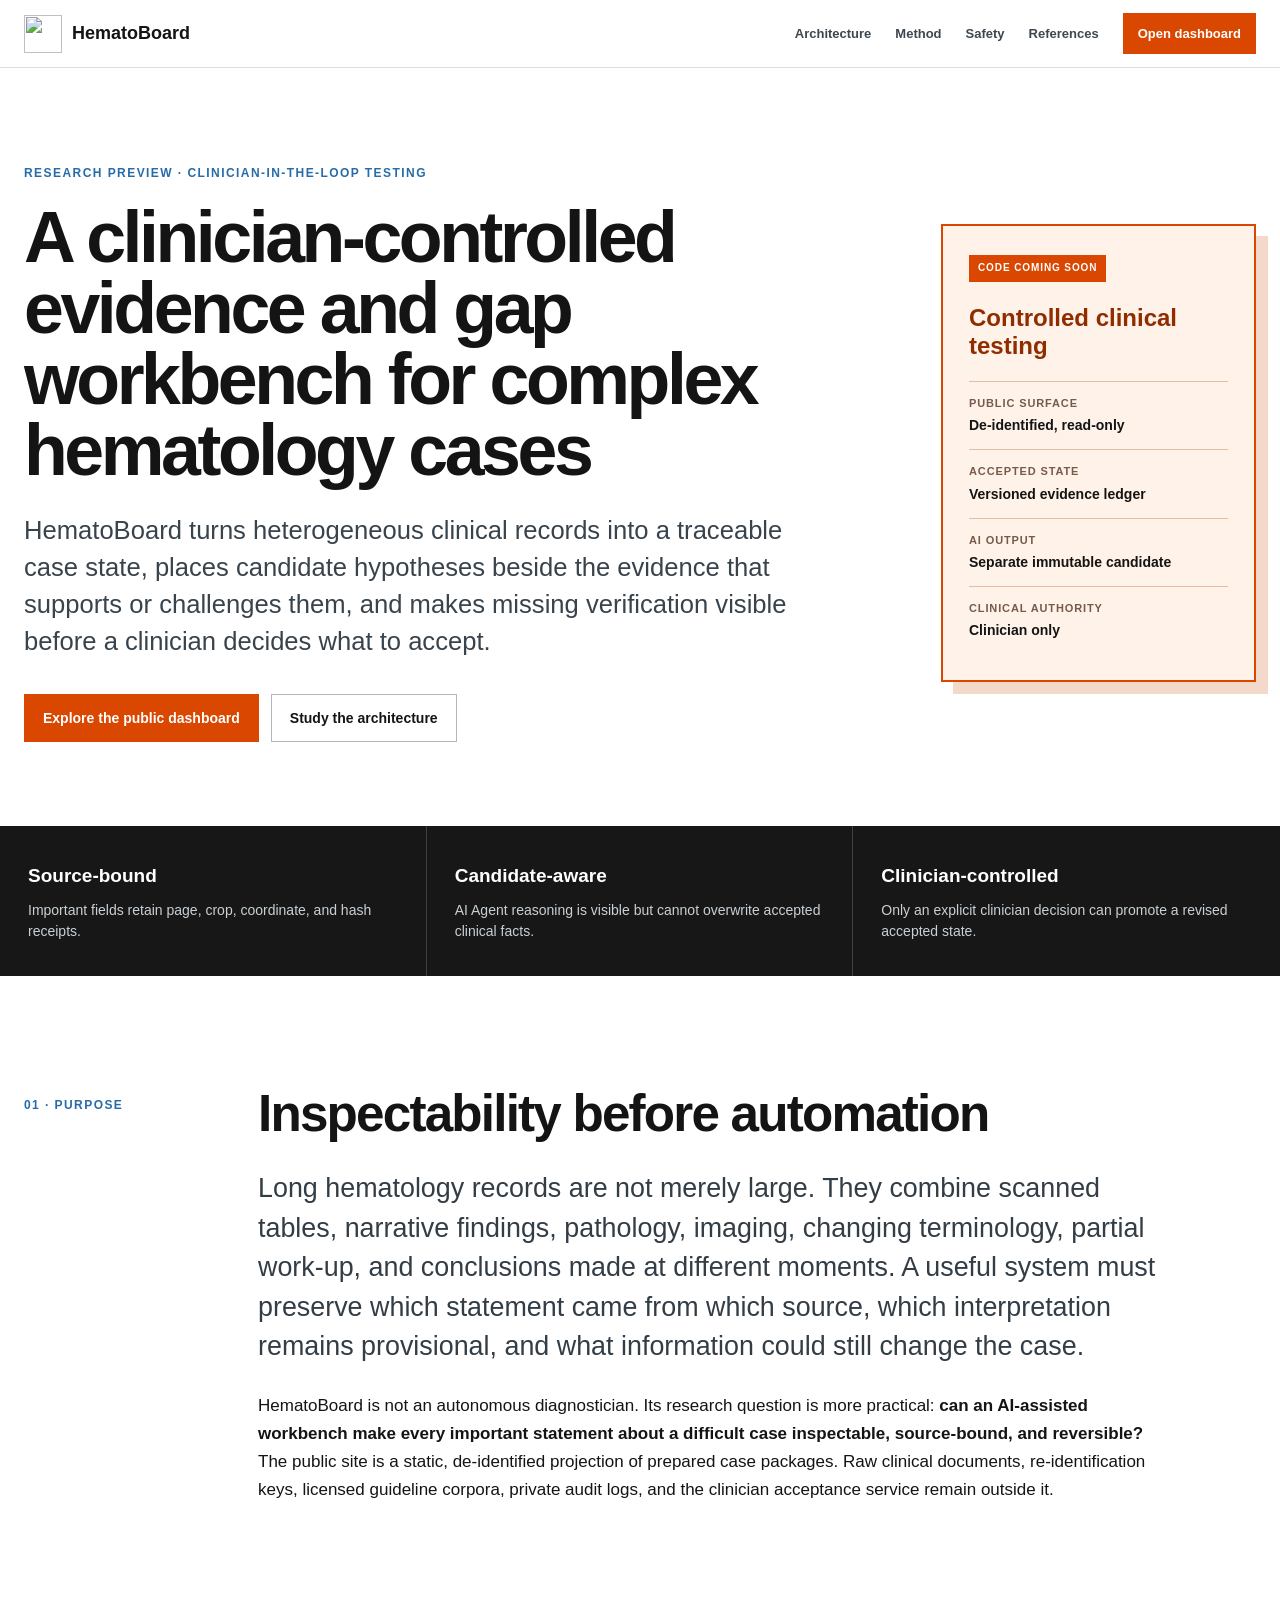
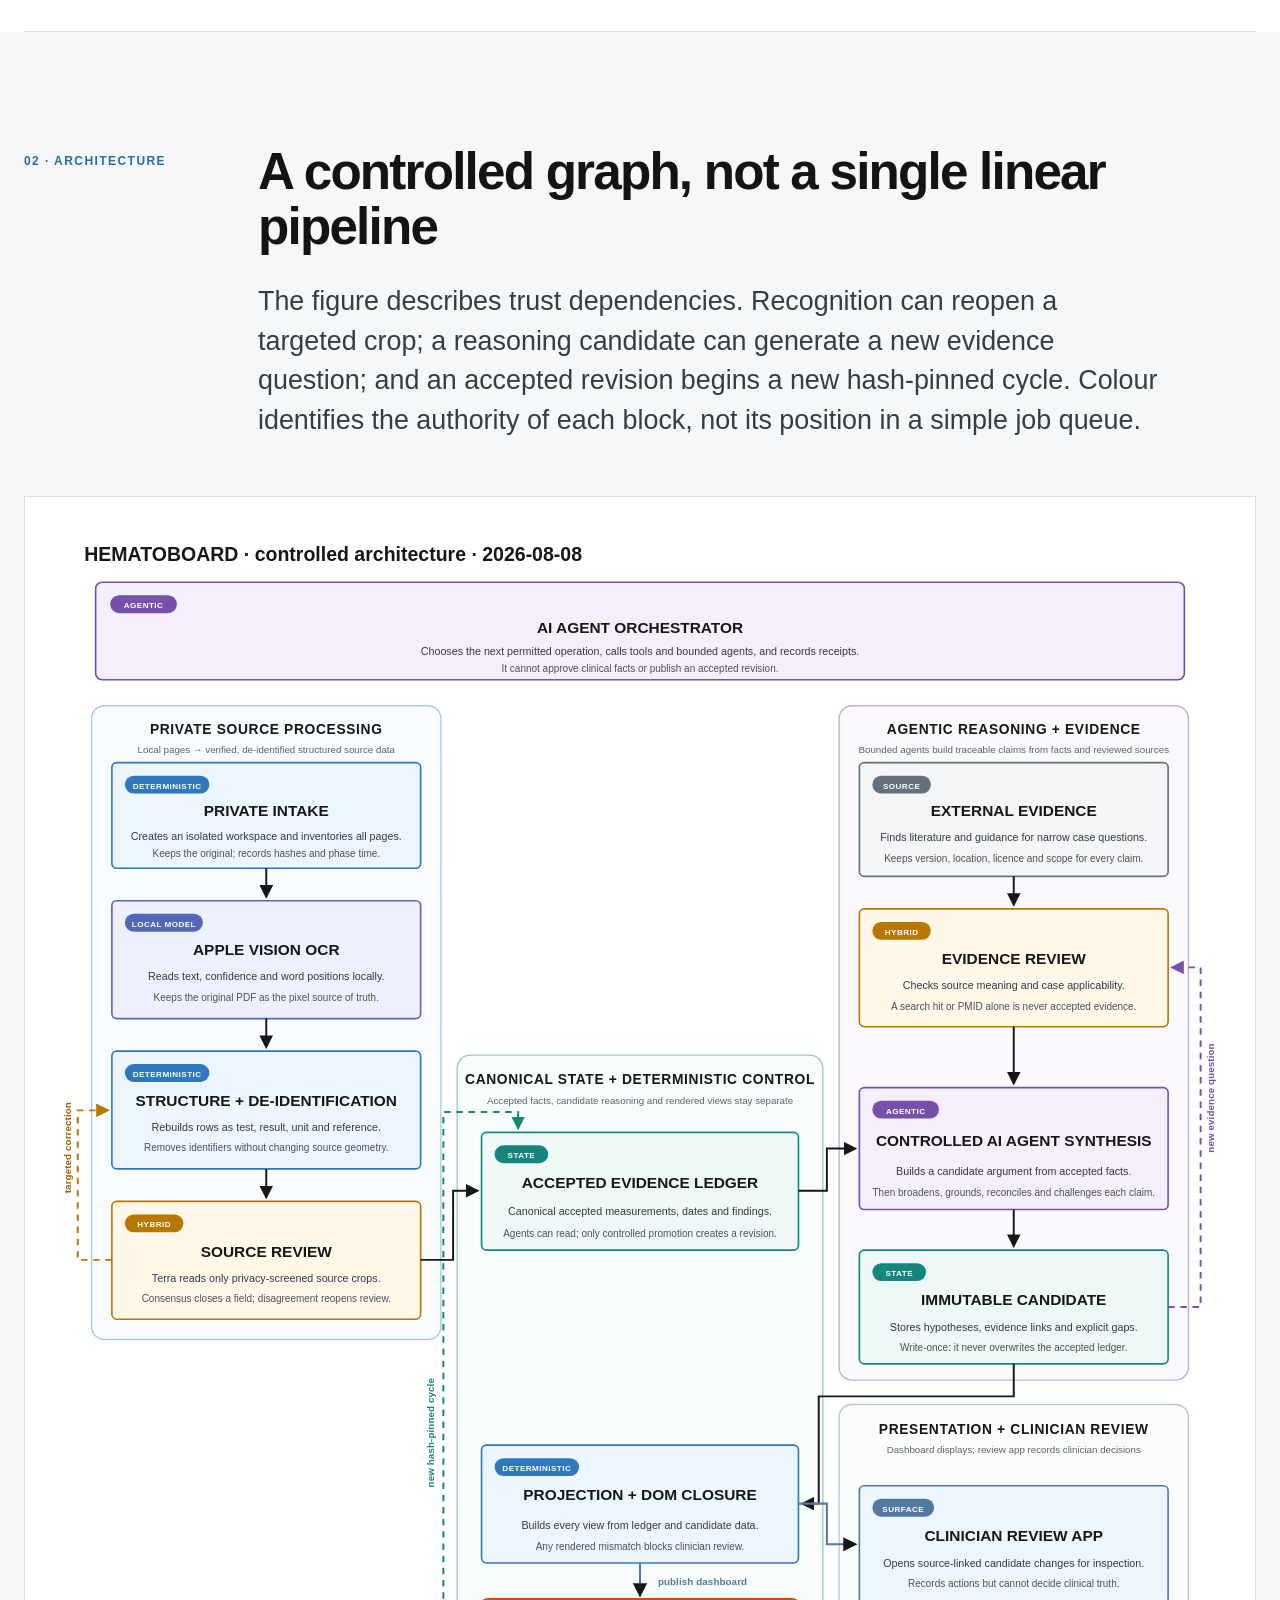
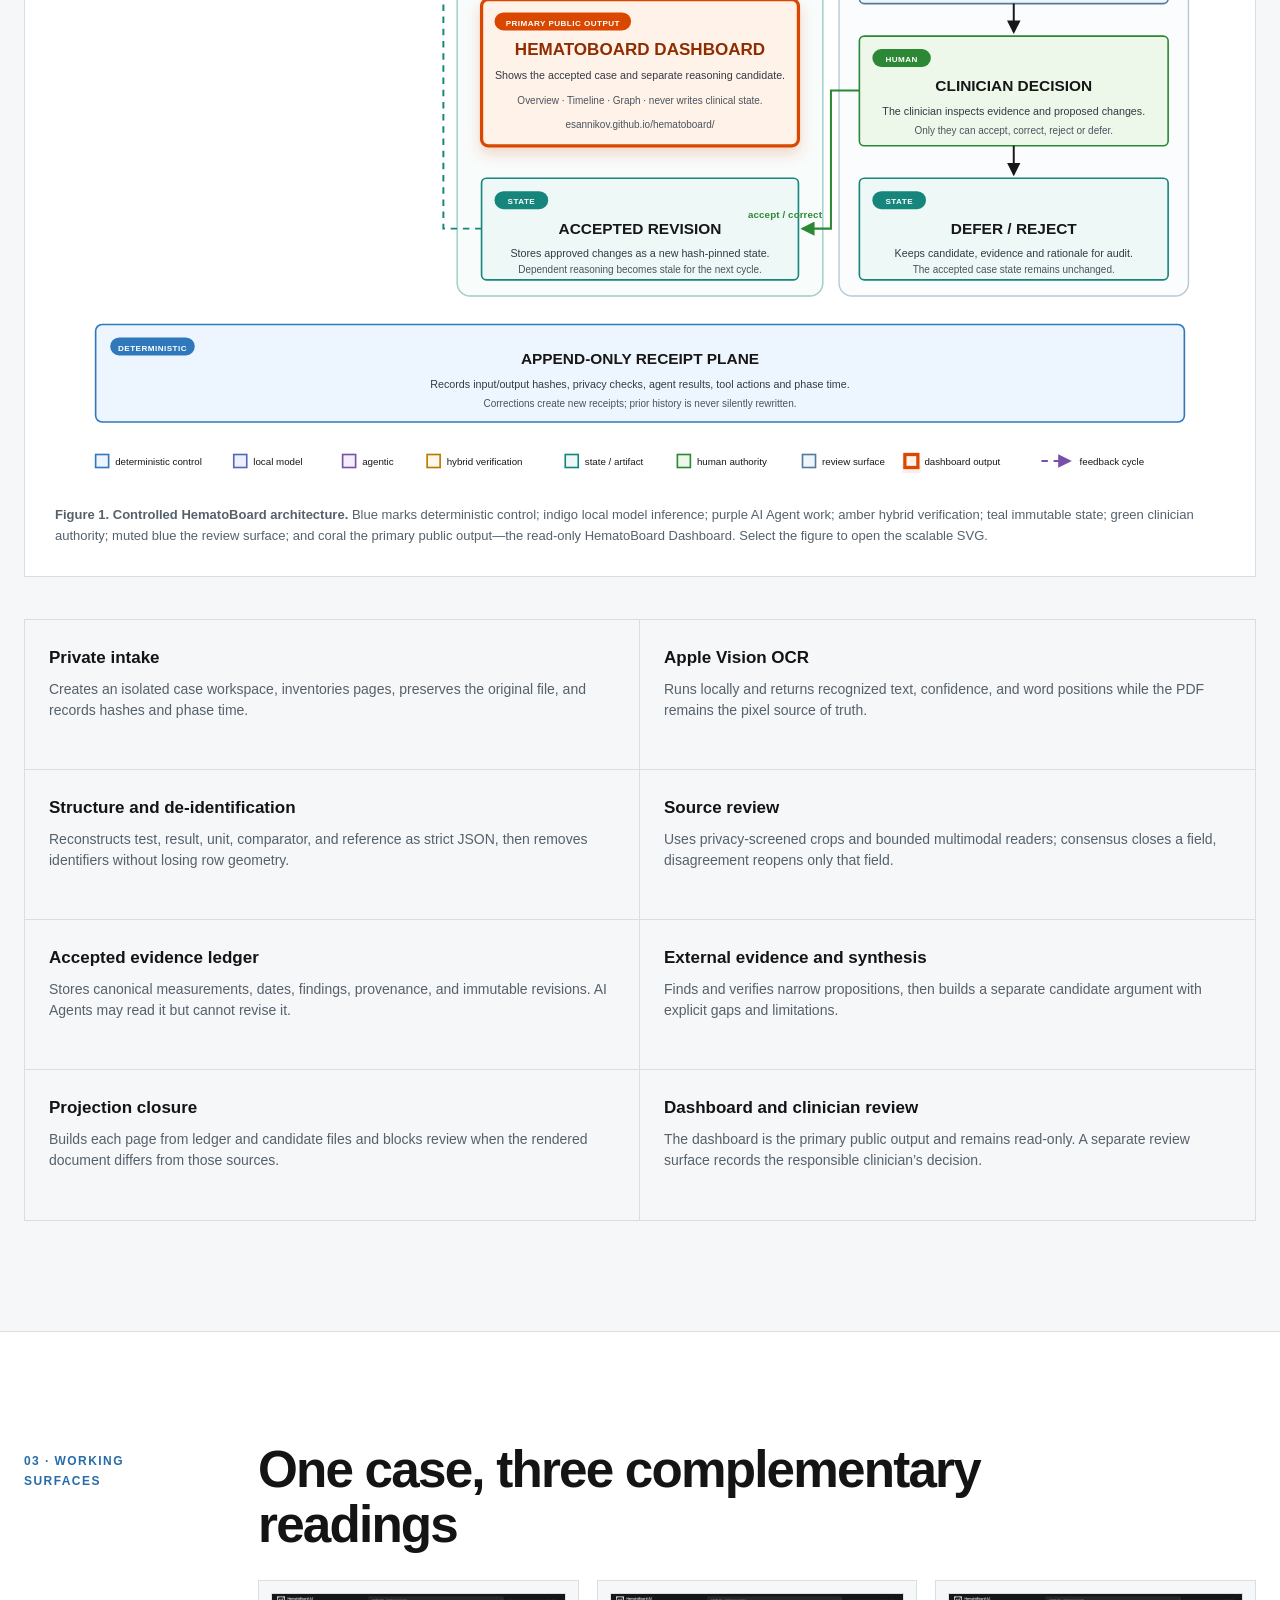
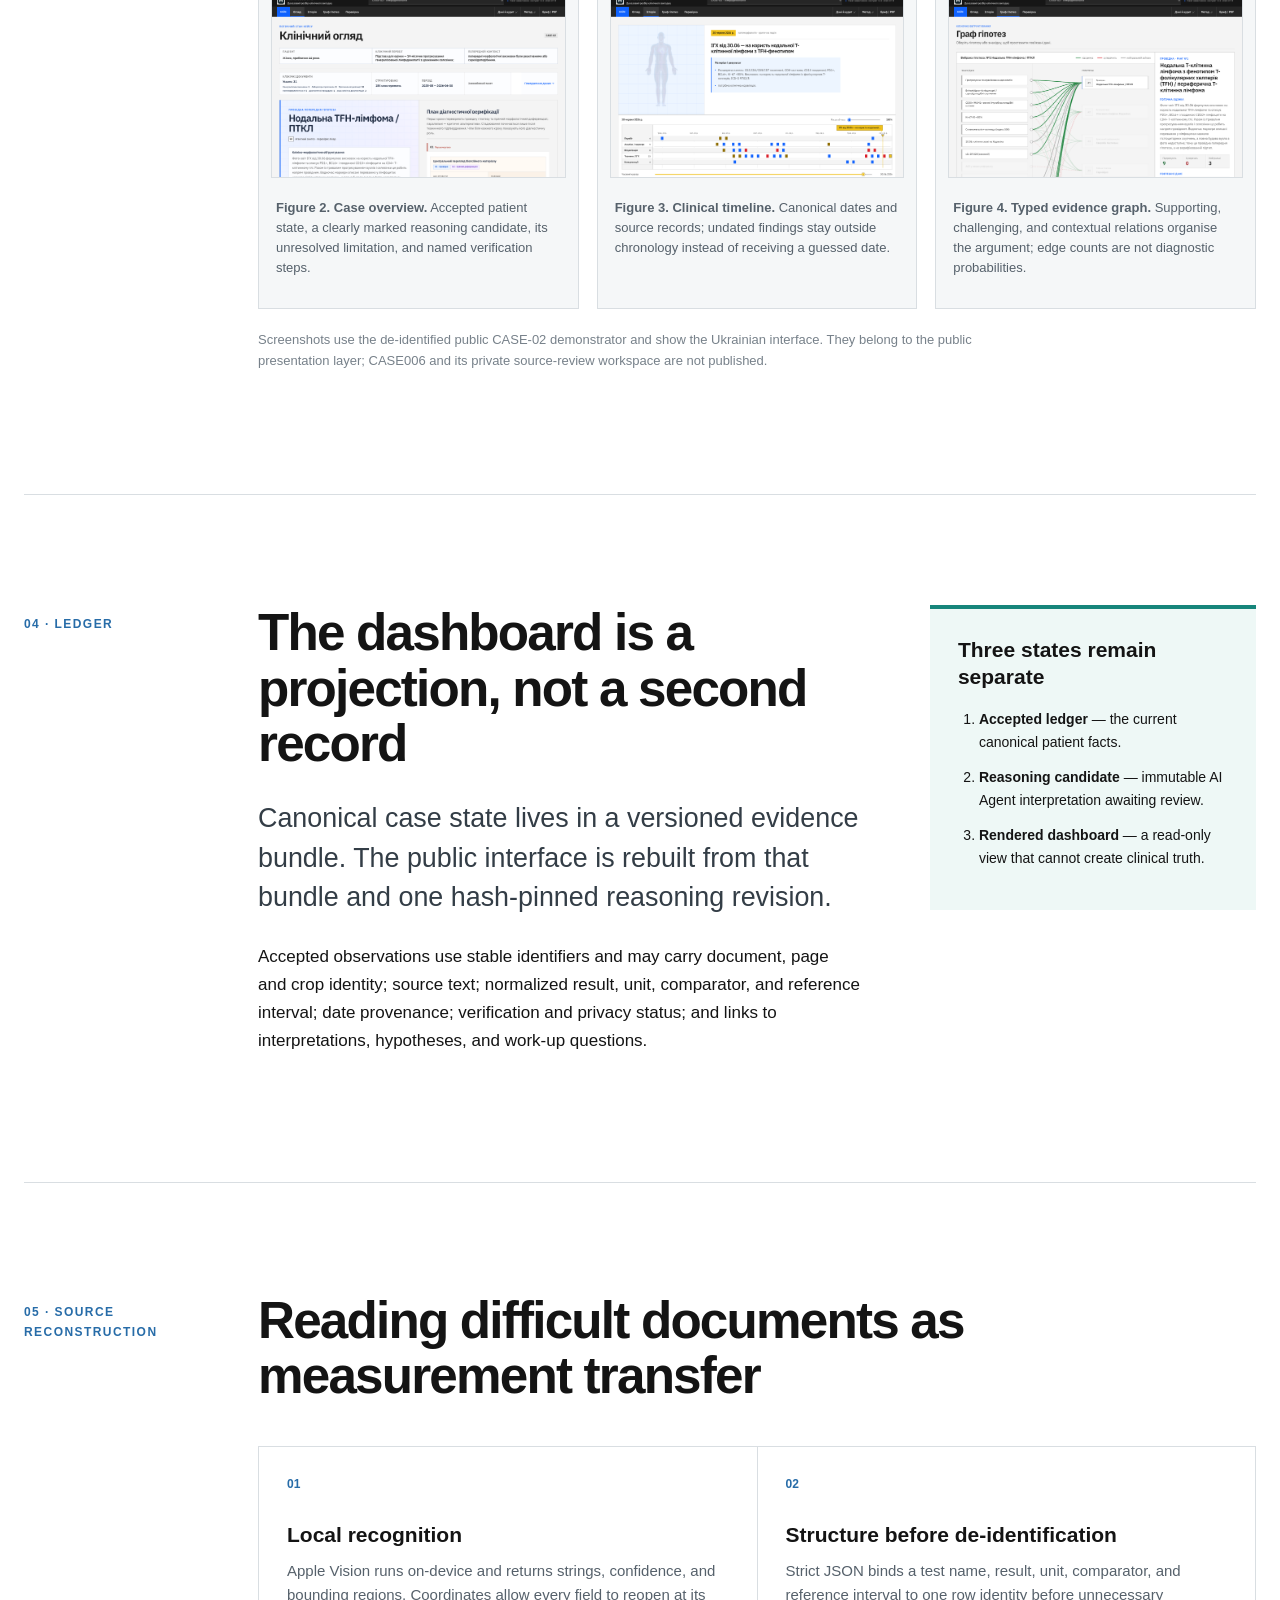
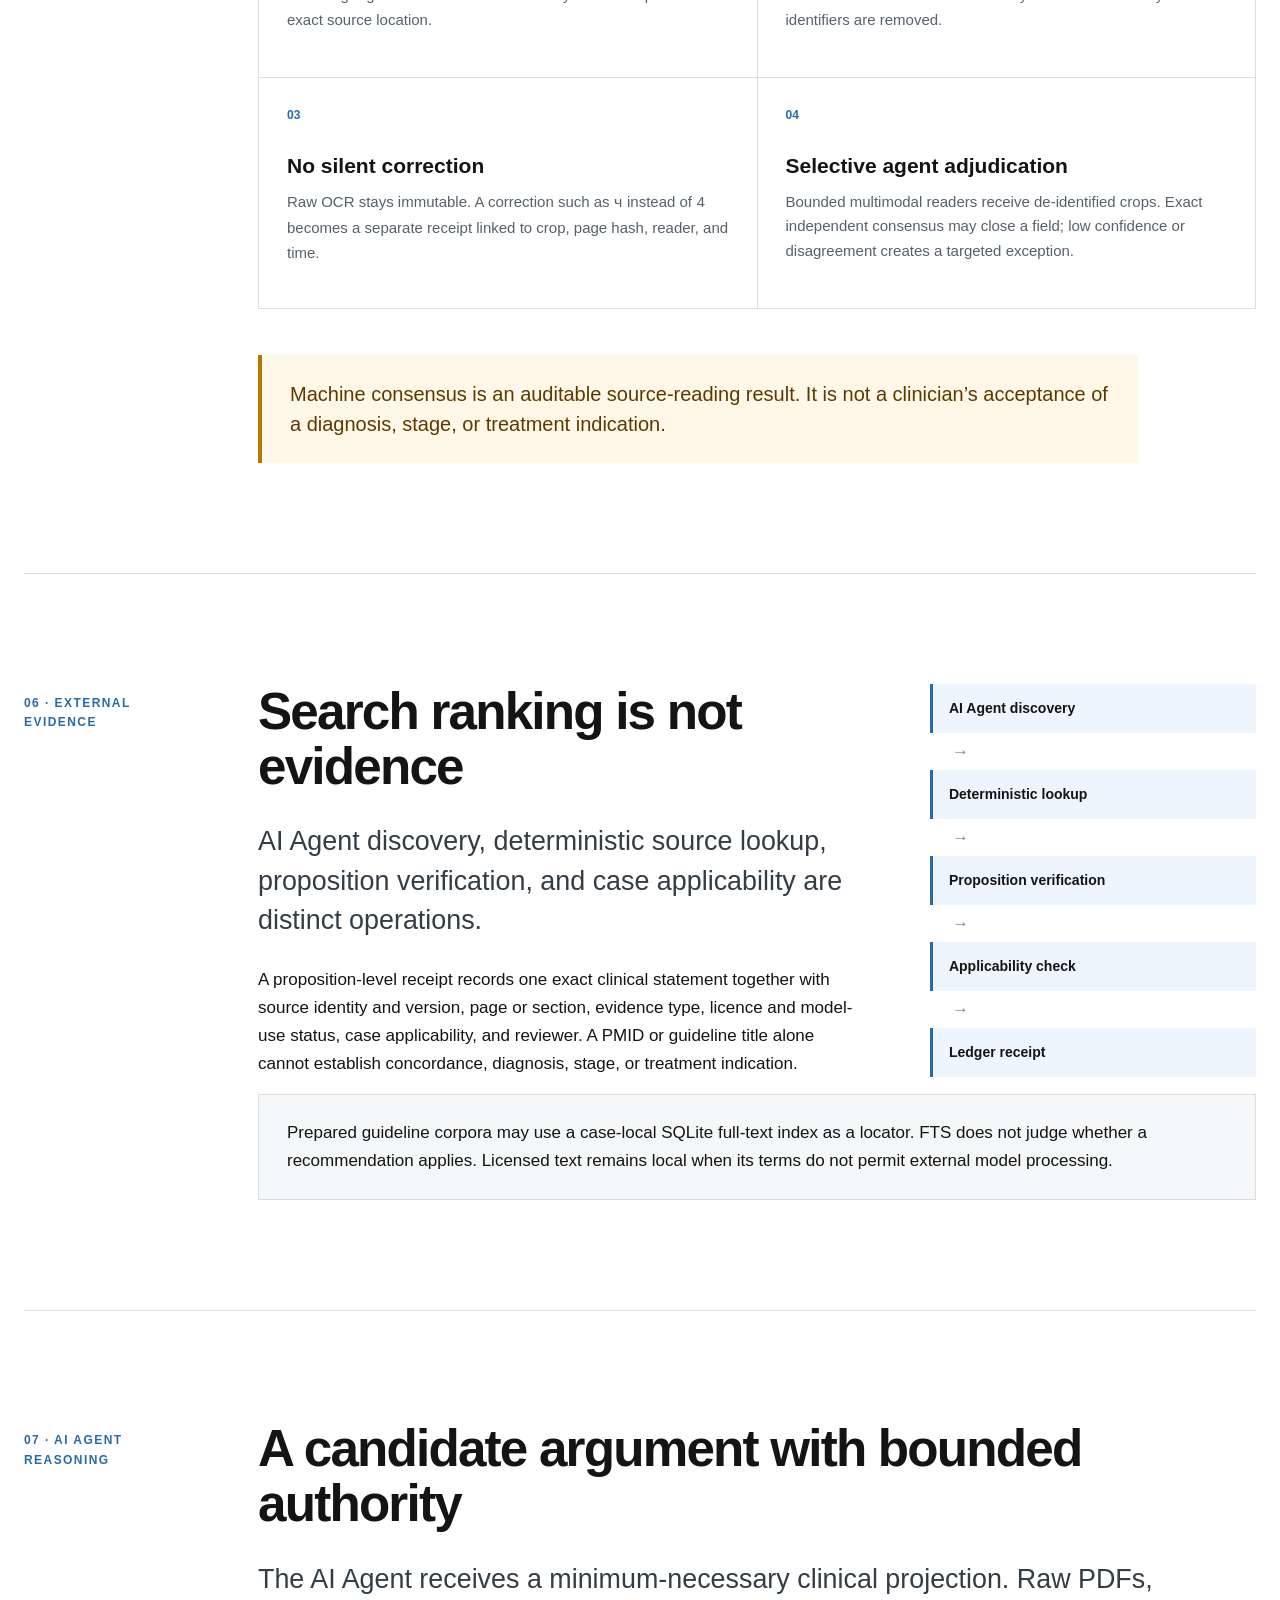
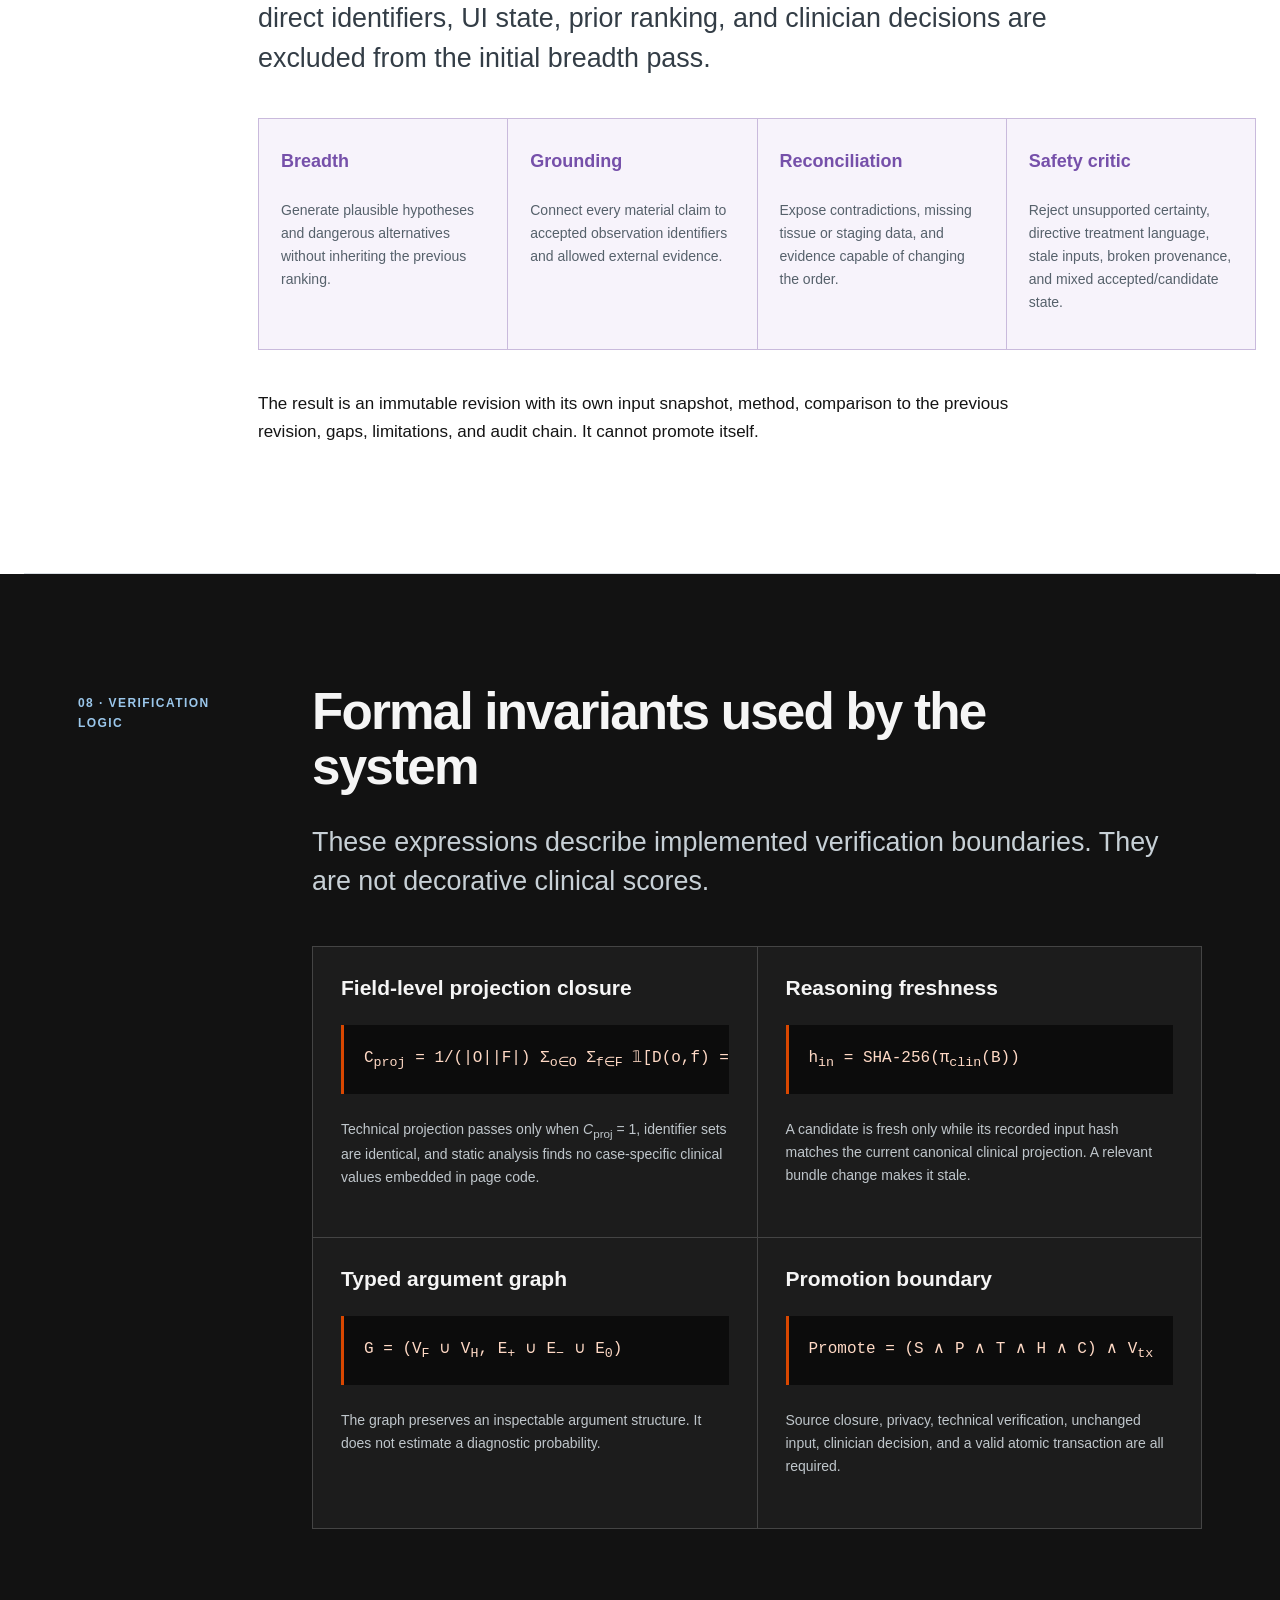
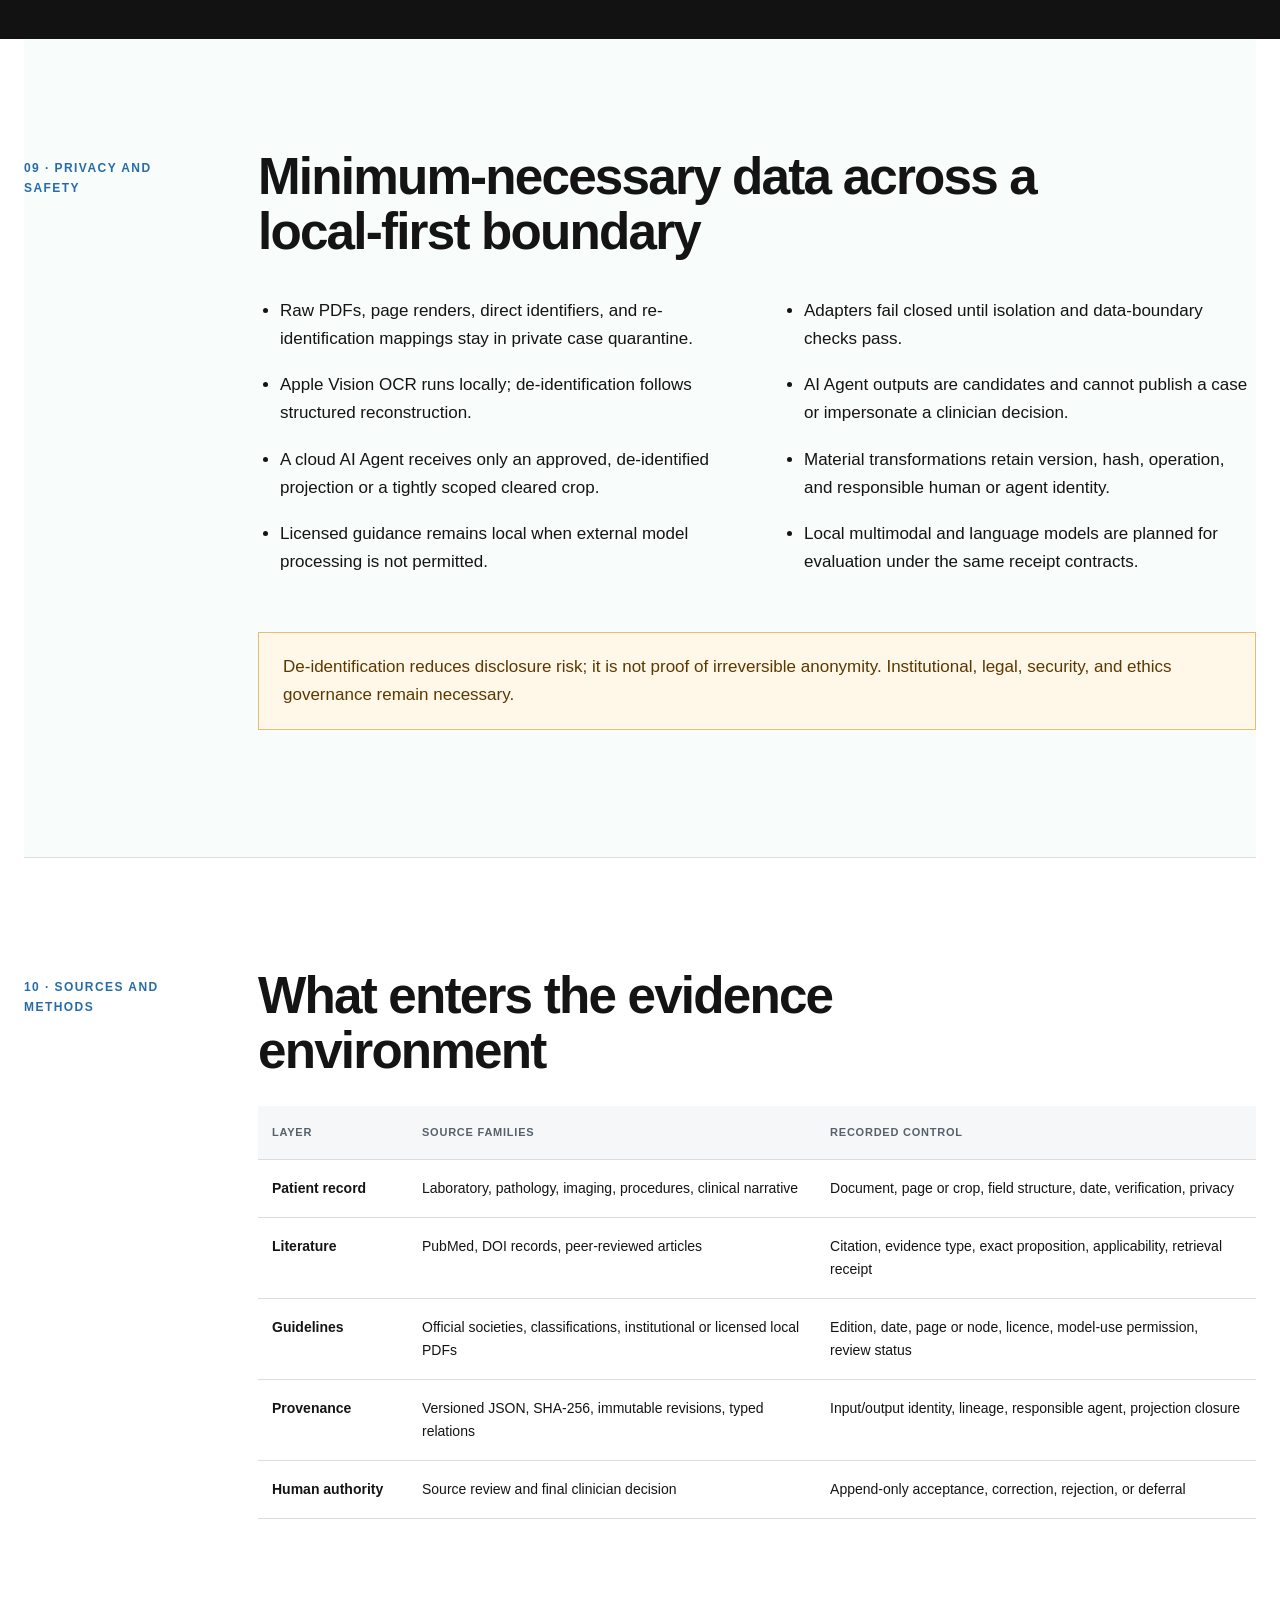
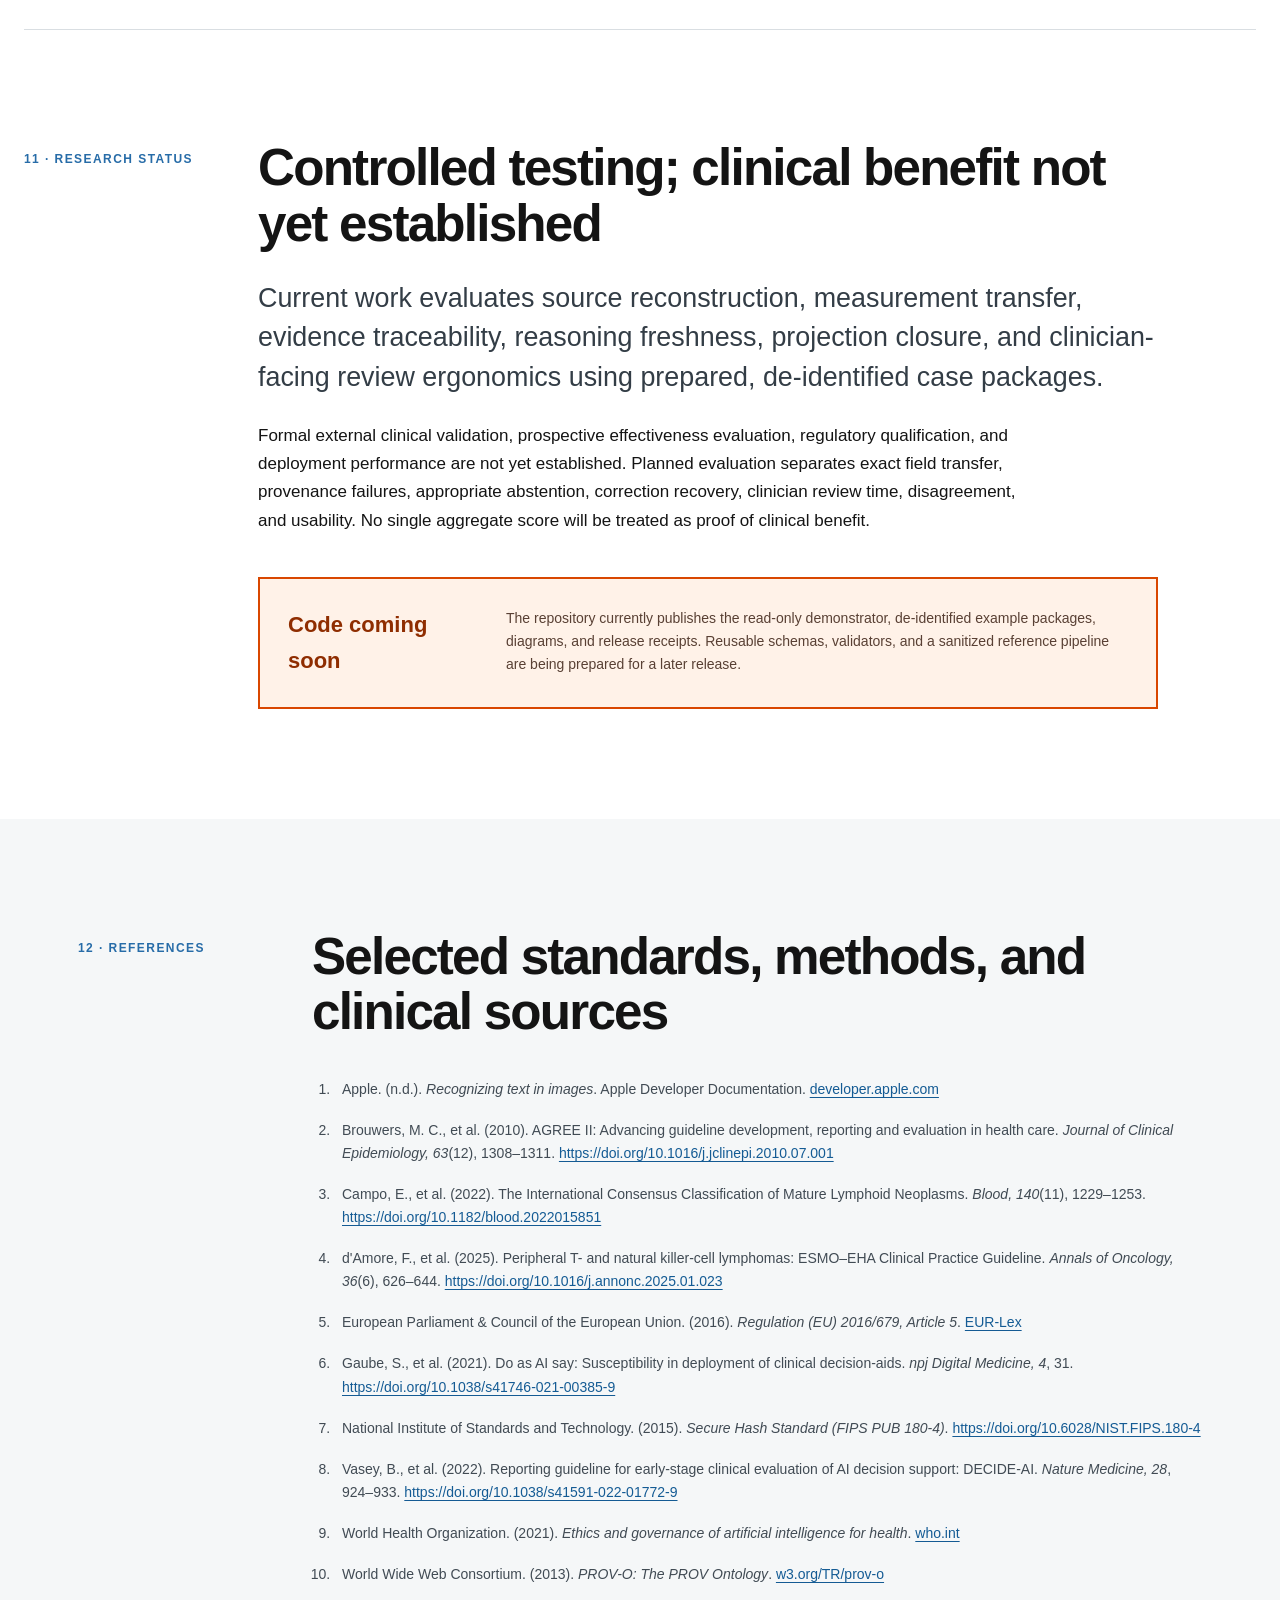
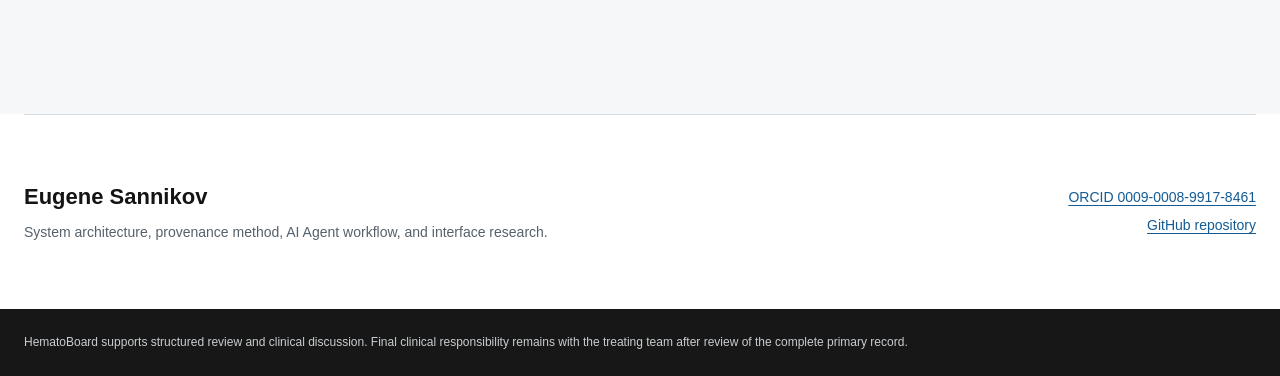
==== research.html @ 7ef014ff "feat(research): publish HematoBoard system article" ====
<!doctype html>
<html lang="en">
  <head>
    <meta charset="utf-8" />
    <meta name="viewport" content="width=device-width, initial-scale=1" />
    <meta name="referrer" content="no-referrer" />
    <meta
      http-equiv="Content-Security-Policy"
      content="default-src 'self'; style-src 'self'; img-src 'self' data:; font-src 'self'; script-src 'none'; object-src 'none'; base-uri 'self'; form-action 'none'"
    />
    <meta
      name="description"
      content="HematoBoard is a clinician-controlled, provenance-first evidence and gap workbench for complex hematology cases."
    />
    <meta property="og:title" content="HematoBoard · Controlled clinical evidence architecture" />
    <meta
      property="og:description"
      content="How HematoBoard reconstructs difficult records, preserves provenance, separates accepted facts from AI Agent reasoning, and keeps clinical authority with the clinician."
    />
    <meta property="og:type" content="article" />
    <meta property="og:url" content="https://esannikov.github.io/hematoboard/research.html" />
    <meta property="og:image" content="https://esannikov.github.io/hematoboard/diagrams/hematoboard-trace-system.png" />
    <link rel="canonical" href="https://esannikov.github.io/hematoboard/research.html" />
    <link rel="icon" href="assets/hematoboard-mark.svg" />
    <link rel="stylesheet" href="research.css?v=20260808article1" />
    <title>HematoBoard · Research preview</title>
  </head>
  <body>
    <a class="skip-link" href="#article">Skip to article</a>

    <header class="site-header">
      <a class="wordmark" href="research.html" aria-label="HematoBoard research preview">
        <img src="assets/hematoboard-mark.svg" width="38" height="38" alt="" />
        <span>HematoBoard</span>
      </a>
      <nav aria-label="Article navigation">
        <a href="#architecture">Architecture</a>
        <a href="#method">Method</a>
        <a href="#safety">Safety</a>
        <a href="#references">References</a>
        <a class="dashboard-link" href="index.html">Open dashboard</a>
      </nav>
    </header>

    <main id="article">
      <article>
        <header class="hero">
          <div class="hero-copy">
            <p class="eyebrow">Research preview · clinician-in-the-loop testing</p>
            <h1>A clinician-controlled evidence and gap workbench for complex hematology cases</h1>
            <p class="standfirst">
              HematoBoard turns heterogeneous clinical records into a traceable case state,
              places candidate hypotheses beside the evidence that supports or challenges
              them, and makes missing verification visible before a clinician decides what
              to accept.
            </p>
            <div class="hero-actions">
              <a class="primary-action" href="index.html">Explore the public dashboard</a>
              <a class="secondary-action" href="#architecture">Study the architecture</a>
            </div>
          </div>
          <aside class="status-card" aria-label="Research status">
            <span class="status-chip">Code coming soon</span>
            <p>Controlled clinical testing</p>
            <dl>
              <div><dt>Public surface</dt><dd>De-identified, read-only</dd></div>
              <div><dt>Accepted state</dt><dd>Versioned evidence ledger</dd></div>
              <div><dt>AI output</dt><dd>Separate immutable candidate</dd></div>
              <div><dt>Clinical authority</dt><dd>Clinician only</dd></div>
            </dl>
          </aside>
        </header>

        <section class="principles" aria-label="System boundaries">
          <div><strong>Source-bound</strong><span>Important fields retain page, crop, coordinate, and hash receipts.</span></div>
          <div><strong>Candidate-aware</strong><span>AI Agent reasoning is visible but cannot overwrite accepted clinical facts.</span></div>
          <div><strong>Clinician-controlled</strong><span>Only an explicit clinician decision can promote a revised accepted state.</span></div>
        </section>

        <section class="section intro" id="purpose">
          <div class="section-kicker">01 · Purpose</div>
          <div class="section-body">
            <h2>Inspectability before automation</h2>
            <p class="lead">
              Long hematology records are not merely large. They combine scanned tables,
              narrative findings, pathology, imaging, changing terminology, partial work-up,
              and conclusions made at different moments. A useful system must preserve which
              statement came from which source, which interpretation remains provisional,
              and what information could still change the case.
            </p>
            <p>
              HematoBoard is not an autonomous diagnostician. Its research question is more
              practical: <strong>can an AI-assisted workbench make every important statement
              about a difficult case inspectable, source-bound, and reversible?</strong>
              The public site is a static, de-identified projection of prepared case packages.
              Raw clinical documents, re-identification keys, licensed guideline corpora,
              private audit logs, and the clinician acceptance service remain outside it.
            </p>
          </div>
        </section>

        <section class="section architecture" id="architecture">
          <div class="section-kicker">02 · Architecture</div>
          <div class="section-body">
            <h2>A controlled graph, not a single linear pipeline</h2>
            <p class="lead">
              The figure describes trust dependencies. Recognition can reopen a targeted crop;
              a reasoning candidate can generate a new evidence question; and an accepted
              revision begins a new hash-pinned cycle. Colour identifies the authority of each
              block, not its position in a simple job queue.
            </p>

            <figure class="architecture-figure">
              <a href="diagrams/hematoboard-trace-system.svg">
                <img
                  src="diagrams/hematoboard-trace-system.svg"
                  alt="HematoBoard architecture showing private source processing, canonical state, AI Agent reasoning, the highlighted dashboard output, and clinician review"
                  loading="eager"
                />
              </a>
              <figcaption>
                <strong>Figure 1. Controlled HematoBoard architecture.</strong> Blue marks
                deterministic control; indigo local model inference; purple AI Agent work;
                amber hybrid verification; teal immutable state; green clinician authority;
                muted blue the review surface; and coral the primary public output—the
                read-only HematoBoard Dashboard. Select the figure to open the scalable SVG.
              </figcaption>
            </figure>

            <ol class="architecture-notes">
              <li><strong>Private intake</strong><span>Creates an isolated case workspace, inventories pages, preserves the original file, and records hashes and phase time.</span></li>
              <li><strong>Apple Vision OCR</strong><span>Runs locally and returns recognized text, confidence, and word positions while the PDF remains the pixel source of truth.</span></li>
              <li><strong>Structure and de-identification</strong><span>Reconstructs test, result, unit, comparator, and reference as strict JSON, then removes identifiers without losing row geometry.</span></li>
              <li><strong>Source review</strong><span>Uses privacy-screened crops and bounded multimodal readers; consensus closes a field, disagreement reopens only that field.</span></li>
              <li><strong>Accepted evidence ledger</strong><span>Stores canonical measurements, dates, findings, provenance, and immutable revisions. AI Agents may read it but cannot revise it.</span></li>
              <li><strong>External evidence and synthesis</strong><span>Finds and verifies narrow propositions, then builds a separate candidate argument with explicit gaps and limitations.</span></li>
              <li><strong>Projection closure</strong><span>Builds each page from ledger and candidate files and blocks review when the rendered document differs from those sources.</span></li>
              <li><strong>Dashboard and clinician review</strong><span>The dashboard is the primary public output and remains read-only. A separate review surface records the responsible clinician’s decision.</span></li>
            </ol>
          </div>
        </section>

        <section class="section surfaces" id="surfaces">
          <div class="section-kicker">03 · Working surfaces</div>
          <div class="section-body">
            <h2>One case, three complementary readings</h2>
            <div class="surface-grid">
              <figure>
                <a href="assets/research-preview/hematoboard-overview.png"><img src="assets/research-preview/hematoboard-overview.png" alt="HematoBoard case overview" /></a>
                <figcaption><strong>Figure 2. Case overview.</strong> Accepted patient state, a clearly marked reasoning candidate, its unresolved limitation, and named verification steps.</figcaption>
              </figure>
              <figure>
                <a href="assets/research-preview/hematoboard-timeline.png"><img src="assets/research-preview/hematoboard-timeline.png" alt="HematoBoard clinical timeline" /></a>
                <figcaption><strong>Figure 3. Clinical timeline.</strong> Canonical dates and source records; undated findings stay outside chronology instead of receiving a guessed date.</figcaption>
              </figure>
              <figure>
                <a href="assets/research-preview/hematoboard-graph.png"><img src="assets/research-preview/hematoboard-graph.png" alt="HematoBoard typed evidence graph" /></a>
                <figcaption><strong>Figure 4. Typed evidence graph.</strong> Supporting, challenging, and contextual relations organise the argument; edge counts are not diagnostic probabilities.</figcaption>
              </figure>
            </div>
            <p class="figure-note">
              Screenshots use the de-identified public CASE-02 demonstrator and show the
              Ukrainian interface. They belong to the public presentation layer; CASE006 and
              its private source-review workspace are not published.
            </p>
          </div>
        </section>

        <section class="section" id="ledger">
          <div class="section-kicker">04 · Ledger</div>
          <div class="section-body split-copy">
            <div>
              <h2>The dashboard is a projection, not a second record</h2>
              <p class="lead">
                Canonical case state lives in a versioned evidence bundle. The public interface
                is rebuilt from that bundle and one hash-pinned reasoning revision.
              </p>
              <p>
                Accepted observations use stable identifiers and may carry document, page and
                crop identity; source text; normalized result, unit, comparator, and reference
                interval; date provenance; verification and privacy status; and links to
                interpretations, hypotheses, and work-up questions.
              </p>
            </div>
            <aside class="boundary-card">
              <h3>Three states remain separate</h3>
              <ol>
                <li><strong>Accepted ledger</strong> — the current canonical patient facts.</li>
                <li><strong>Reasoning candidate</strong> — immutable AI Agent interpretation awaiting review.</li>
                <li><strong>Rendered dashboard</strong> — a read-only view that cannot create clinical truth.</li>
              </ol>
            </aside>
          </div>
        </section>

        <section class="section" id="method">
          <div class="section-kicker">05 · Source reconstruction</div>
          <div class="section-body">
            <h2>Reading difficult documents as measurement transfer</h2>
            <div class="method-grid">
              <article><span>01</span><h3>Local recognition</h3><p>Apple Vision runs on-device and returns strings, confidence, and bounding regions. Coordinates allow every field to reopen at its exact source location.</p></article>
              <article><span>02</span><h3>Structure before de-identification</h3><p>Strict JSON binds a test name, result, unit, comparator, and reference interval to one row identity before unnecessary identifiers are removed.</p></article>
              <article><span>03</span><h3>No silent correction</h3><p>Raw OCR stays immutable. A correction such as <code>ч</code> instead of <code>4</code> becomes a separate receipt linked to crop, page hash, reader, and time.</p></article>
              <article><span>04</span><h3>Selective agent adjudication</h3><p>Bounded multimodal readers receive de-identified crops. Exact independent consensus may close a field; low confidence or disagreement creates a targeted exception.</p></article>
            </div>
            <blockquote>
              Machine consensus is an auditable source-reading result. It is not a clinician’s
              acceptance of a diagnosis, stage, or treatment indication.
            </blockquote>
          </div>
        </section>

        <section class="section" id="evidence">
          <div class="section-kicker">06 · External evidence</div>
          <div class="section-body split-copy">
            <div>
              <h2>Search ranking is not evidence</h2>
              <p class="lead">
                AI Agent discovery, deterministic source lookup, proposition verification, and
                case applicability are distinct operations.
              </p>
              <p>
                A proposition-level receipt records one exact clinical statement together with
                source identity and version, page or section, evidence type, licence and model-use
                status, case applicability, and reviewer. A PMID or guideline title alone cannot
                establish concordance, diagnosis, stage, or treatment indication.
              </p>
            </div>
            <div class="sequence" aria-label="Evidence acceptance sequence">
              <span>AI Agent discovery</span><i aria-hidden="true">→</i>
              <span>Deterministic lookup</span><i aria-hidden="true">→</i>
              <span>Proposition verification</span><i aria-hidden="true">→</i>
              <span>Applicability check</span><i aria-hidden="true">→</i>
              <span>Ledger receipt</span>
            </div>
          </div>
          <div class="section-body callout">
            <p>
              Prepared guideline corpora may use a case-local SQLite full-text index as a locator.
              FTS does not judge whether a recommendation applies. Licensed text remains local
              when its terms do not permit external model processing.
            </p>
          </div>
        </section>

        <section class="section" id="reasoning">
          <div class="section-kicker">07 · AI Agent reasoning</div>
          <div class="section-body">
            <h2>A candidate argument with bounded authority</h2>
            <p class="lead">
              The AI Agent receives a minimum-necessary clinical projection. Raw PDFs, direct
              identifiers, UI state, prior ranking, and clinician decisions are excluded from
              the initial breadth pass.
            </p>
            <ol class="pass-list">
              <li><span>Breadth</span><p>Generate plausible hypotheses and dangerous alternatives without inheriting the previous ranking.</p></li>
              <li><span>Grounding</span><p>Connect every material claim to accepted observation identifiers and allowed external evidence.</p></li>
              <li><span>Reconciliation</span><p>Expose contradictions, missing tissue or staging data, and evidence capable of changing the order.</p></li>
              <li><span>Safety critic</span><p>Reject unsupported certainty, directive treatment language, stale inputs, broken provenance, and mixed accepted/candidate state.</p></li>
            </ol>
            <p>
              The result is an immutable revision with its own input snapshot, method, comparison
              to the previous revision, gaps, limitations, and audit chain. It cannot promote itself.
            </p>
          </div>
        </section>

        <section class="section equations" id="verification">
          <div class="section-kicker">08 · Verification logic</div>
          <div class="section-body">
            <h2>Formal invariants used by the system</h2>
            <p class="lead">These expressions describe implemented verification boundaries. They are not decorative clinical scores.</p>
            <div class="equation-grid">
              <article>
                <h3>Field-level projection closure</h3>
                <div class="formula" role="img" aria-label="Projection closure equals the mean of exact dashboard-to-ledger field matches">C<sub>proj</sub> = 1/(|O||F|) Σ<sub>o∈O</sub> Σ<sub>f∈F</sub> 𝟙[D(o,f) = L(o,f)]</div>
                <p>Technical projection passes only when <em>C</em><sub>proj</sub> = 1, identifier sets are identical, and static analysis finds no case-specific clinical values embedded in page code.</p>
              </article>
              <article>
                <h3>Reasoning freshness</h3>
                <div class="formula" role="img" aria-label="Clinical input hash equals SHA-256 of the canonical clinical projection">h<sub>in</sub> = SHA-256(π<sub>clin</sub>(B))</div>
                <p>A candidate is fresh only while its recorded input hash matches the current canonical clinical projection. A relevant bundle change makes it stale.</p>
              </article>
              <article>
                <h3>Typed argument graph</h3>
                <div class="formula" role="img" aria-label="Argument graph combines fact and hypothesis vertices with supporting, challenging, and contextual edges">G = (V<sub>F</sub> ∪ V<sub>H</sub>, E<sub>+</sub> ∪ E<sub>−</sub> ∪ E<sub>0</sub>)</div>
                <p>The graph preserves an inspectable argument structure. It does not estimate a diagnostic probability.</p>
              </article>
              <article>
                <h3>Promotion boundary</h3>
                <div class="formula" role="img" aria-label="Promotion requires eligibility and a successful controlled transaction">Promote = (S ∧ P ∧ T ∧ H ∧ C) ∧ V<sub>tx</sub></div>
                <p>Source closure, privacy, technical verification, unchanged input, clinician decision, and a valid atomic transaction are all required.</p>
              </article>
            </div>
          </div>
        </section>

        <section class="section safety" id="safety">
          <div class="section-kicker">09 · Privacy and safety</div>
          <div class="section-body">
            <h2>Minimum-necessary data across a local-first boundary</h2>
            <div class="safety-grid">
              <ul>
                <li>Raw PDFs, page renders, direct identifiers, and re-identification mappings stay in private case quarantine.</li>
                <li>Apple Vision OCR runs locally; de-identification follows structured reconstruction.</li>
                <li>A cloud AI Agent receives only an approved, de-identified projection or a tightly scoped cleared crop.</li>
                <li>Licensed guidance remains local when external model processing is not permitted.</li>
              </ul>
              <ul>
                <li>Adapters fail closed until isolation and data-boundary checks pass.</li>
                <li>AI Agent outputs are candidates and cannot publish a case or impersonate a clinician decision.</li>
                <li>Material transformations retain version, hash, operation, and responsible human or agent identity.</li>
                <li>Local multimodal and language models are planned for evaluation under the same receipt contracts.</li>
              </ul>
            </div>
            <p class="warning">
              De-identification reduces disclosure risk; it is not proof of irreversible
              anonymity. Institutional, legal, security, and ethics governance remain necessary.
            </p>
          </div>
        </section>

        <section class="section" id="sources">
          <div class="section-kicker">10 · Sources and methods</div>
          <div class="section-body table-wrap">
            <h2>What enters the evidence environment</h2>
            <table>
              <thead><tr><th>Layer</th><th>Source families</th><th>Recorded control</th></tr></thead>
              <tbody>
                <tr><td>Patient record</td><td>Laboratory, pathology, imaging, procedures, clinical narrative</td><td>Document, page or crop, field structure, date, verification, privacy</td></tr>
                <tr><td>Literature</td><td>PubMed, DOI records, peer-reviewed articles</td><td>Citation, evidence type, exact proposition, applicability, retrieval receipt</td></tr>
                <tr><td>Guidelines</td><td>Official societies, classifications, institutional or licensed local PDFs</td><td>Edition, date, page or node, licence, model-use permission, review status</td></tr>
                <tr><td>Provenance</td><td>Versioned JSON, SHA-256, immutable revisions, typed relations</td><td>Input/output identity, lineage, responsible agent, projection closure</td></tr>
                <tr><td>Human authority</td><td>Source review and final clinician decision</td><td>Append-only acceptance, correction, rejection, or deferral</td></tr>
              </tbody>
            </table>
          </div>
        </section>

        <section class="section status" id="status">
          <div class="section-kicker">11 · Research status</div>
          <div class="section-body">
            <h2>Controlled testing; clinical benefit not yet established</h2>
            <p class="lead">
              Current work evaluates source reconstruction, measurement transfer, evidence
              traceability, reasoning freshness, projection closure, and clinician-facing review
              ergonomics using prepared, de-identified case packages.
            </p>
            <p>
              Formal external clinical validation, prospective effectiveness evaluation,
              regulatory qualification, and deployment performance are not yet established.
              Planned evaluation separates exact field transfer, provenance failures, appropriate
              abstention, correction recovery, clinician review time, disagreement, and usability.
              No single aggregate score will be treated as proof of clinical benefit.
            </p>
            <div class="code-soon">
              <strong>Code coming soon</strong>
              <p>The repository currently publishes the read-only demonstrator, de-identified example packages, diagrams, and release receipts. Reusable schemas, validators, and a sanitized reference pipeline are being prepared for a later release.</p>
            </div>
          </div>
        </section>

        <section class="section references" id="references">
          <div class="section-kicker">12 · References</div>
          <div class="section-body">
            <h2>Selected standards, methods, and clinical sources</h2>
            <ol>
              <li>Apple. (n.d.). <cite>Recognizing text in images</cite>. Apple Developer Documentation. <a href="https://developer.apple.com/documentation/vision/recognizing-text-in-images">developer.apple.com</a></li>
              <li>Brouwers, M. C., et al. (2010). AGREE II: Advancing guideline development, reporting and evaluation in health care. <cite>Journal of Clinical Epidemiology, 63</cite>(12), 1308–1311. <a href="https://doi.org/10.1016/j.jclinepi.2010.07.001">https://doi.org/10.1016/j.jclinepi.2010.07.001</a></li>
              <li>Campo, E., et al. (2022). The International Consensus Classification of Mature Lymphoid Neoplasms. <cite>Blood, 140</cite>(11), 1229–1253. <a href="https://doi.org/10.1182/blood.2022015851">https://doi.org/10.1182/blood.2022015851</a></li>
              <li>d'Amore, F., et al. (2025). Peripheral T- and natural killer-cell lymphomas: ESMO–EHA Clinical Practice Guideline. <cite>Annals of Oncology, 36</cite>(6), 626–644. <a href="https://doi.org/10.1016/j.annonc.2025.01.023">https://doi.org/10.1016/j.annonc.2025.01.023</a></li>
              <li>European Parliament &amp; Council of the European Union. (2016). <cite>Regulation (EU) 2016/679, Article 5</cite>. <a href="https://eur-lex.europa.eu/eli/reg/2016/679/oj">EUR-Lex</a></li>
              <li>Gaube, S., et al. (2021). Do as AI say: Susceptibility in deployment of clinical decision-aids. <cite>npj Digital Medicine, 4</cite>, 31. <a href="https://doi.org/10.1038/s41746-021-00385-9">https://doi.org/10.1038/s41746-021-00385-9</a></li>
              <li>National Institute of Standards and Technology. (2015). <cite>Secure Hash Standard (FIPS PUB 180-4)</cite>. <a href="https://doi.org/10.6028/NIST.FIPS.180-4">https://doi.org/10.6028/NIST.FIPS.180-4</a></li>
              <li>Vasey, B., et al. (2022). Reporting guideline for early-stage clinical evaluation of AI decision support: DECIDE-AI. <cite>Nature Medicine, 28</cite>, 924–933. <a href="https://doi.org/10.1038/s41591-022-01772-9">https://doi.org/10.1038/s41591-022-01772-9</a></li>
              <li>World Health Organization. (2021). <cite>Ethics and governance of artificial intelligence for health</cite>. <a href="https://www.who.int/publications/i/item/9789240029200">who.int</a></li>
              <li>World Wide Web Consortium. (2013). <cite>PROV-O: The PROV Ontology</cite>. <a href="https://www.w3.org/TR/prov-o/">w3.org/TR/prov-o</a></li>
            </ol>
          </div>
        </section>

        <footer class="article-footer">
          <div>
            <strong>Eugene Sannikov</strong>
            <p>System architecture, provenance method, AI Agent workflow, and interface research.</p>
          </div>
          <div>
            <a href="https://orcid.org/0009-0008-9917-8461">ORCID 0009-0008-9917-8461</a>
            <a href="https://github.com/esannikov/hematoboard">GitHub repository</a>
          </div>
        </footer>
      </article>
    </main>

    <footer class="site-footer">
      HematoBoard supports structured review and clinical discussion. Final clinical
      responsibility remains with the treating team after review of the complete primary record.
    </footer>
  </body>
</html>
---- research.css ----
@font-face {
  font-family: "IBM Plex Sans";
  src: url("fonts/IBMPlexSans-Regular.woff2") format("woff2");
  font-style: normal;
  font-weight: 400;
  font-display: swap;
}

@font-face {
  font-family: "IBM Plex Sans";
  src: url("fonts/IBMPlexSans-SemiBold.woff2") format("woff2");
  font-style: normal;
  font-weight: 600 800;
  font-display: swap;
}

:root {
  color-scheme: light;
  --ink: #141414;
  --muted: #56616b;
  --faint: #77818a;
  --paper: #ffffff;
  --canvas: #f5f7f8;
  --line: #d9dee2;
  --line-strong: #aeb7bf;
  --blue: #276ca8;
  --blue-soft: #edf6ff;
  --purple: #7650aa;
  --teal: #16857b;
  --green: #2c8835;
  --orange: #d94700;
  --orange-dark: #8f2d00;
  --orange-soft: #fff2e8;
  --max: 1240px;
  --reading: 760px;
}

* { box-sizing: border-box; }
html { scroll-behavior: smooth; scroll-padding-top: 90px; }
body {
  margin: 0;
  color: var(--ink);
  background: var(--paper);
  font-family: "IBM Plex Sans", Arial, sans-serif;
  font-size: 17px;
  line-height: 1.65;
  text-rendering: optimizeLegibility;
}
img { display: block; max-width: 100%; }
a { color: #145b94; text-underline-offset: 3px; }
a:hover { color: var(--orange-dark); }
.skip-link { position: fixed; top: -100px; left: 18px; z-index: 100; padding: 10px 14px; color: #fff; background: #111; }
.skip-link:focus { top: 12px; }

.site-header {
  position: sticky;
  top: 0;
  z-index: 20;
  min-height: 68px;
  display: flex;
  align-items: center;
  justify-content: space-between;
  gap: 24px;
  padding: 12px max(24px, calc((100vw - var(--max)) / 2));
  background: color-mix(in srgb, #fff 94%, transparent);
  border-bottom: 1px solid var(--line);
  backdrop-filter: blur(16px);
}
.wordmark { display: inline-flex; align-items: center; gap: 10px; color: var(--ink); font-size: 18px; font-weight: 750; text-decoration: none; }
.site-header nav { display: flex; align-items: center; gap: 24px; font-size: 13px; font-weight: 650; }
.site-header nav a { color: #3d4750; text-decoration: none; }
.site-header nav a:hover { color: var(--ink); }
.site-header .dashboard-link { padding: 9px 14px; color: #fff; background: var(--orange); border: 1px solid var(--orange); }
.site-header .dashboard-link:hover { color: #fff; background: var(--orange-dark); border-color: var(--orange-dark); }

main { overflow: hidden; }
article { width: 100%; }
.hero {
  width: min(var(--max), calc(100% - 48px));
  min-height: 640px;
  display: grid;
  grid-template-columns: minmax(0, 1.5fr) minmax(300px, .58fr);
  align-items: center;
  gap: clamp(48px, 8vw, 120px);
  margin: 0 auto;
  padding: 96px 0 84px;
}
.eyebrow, .section-kicker { margin: 0; color: var(--blue); font-size: 12px; font-weight: 750; letter-spacing: .12em; text-transform: uppercase; }
h1 { max-width: 920px; margin: 18px 0 26px; font-size: clamp(44px, 5.6vw, 82px); font-weight: 680; letter-spacing: -.048em; line-height: .99; }
.standfirst { max-width: 780px; margin: 0; color: #39434c; font-size: clamp(20px, 2vw, 27px); line-height: 1.45; }
.hero-actions { display: flex; flex-wrap: wrap; gap: 12px; margin-top: 34px; }
.hero-actions a { display: inline-flex; align-items: center; justify-content: center; min-height: 48px; padding: 10px 18px; font-size: 14px; font-weight: 700; text-decoration: none; }
.primary-action { color: #fff; background: var(--orange); border: 1px solid var(--orange); }
.primary-action:hover { color: #fff; background: var(--orange-dark); }
.secondary-action { color: var(--ink); background: #fff; border: 1px solid var(--line-strong); }

.status-card { padding: 26px; background: var(--orange-soft); border: 2px solid var(--orange); box-shadow: 12px 12px 0 #f2d9ca; }
.status-chip { display: inline-block; padding: 5px 9px; color: #fff; background: var(--orange); font-size: 10px; font-weight: 800; letter-spacing: .09em; text-transform: uppercase; }
.status-card > p { margin: 22px 0 20px; color: var(--orange-dark); font-size: 24px; font-weight: 700; line-height: 1.2; }
.status-card dl { margin: 0; }
.status-card dl div { display: grid; gap: 2px; padding: 12px 0; border-top: 1px solid #e5bba4; }
.status-card dt { color: #765a4b; font-size: 11px; font-weight: 700; letter-spacing: .08em; text-transform: uppercase; }
.status-card dd { margin: 0; font-size: 14px; font-weight: 600; }

.principles { display: grid; grid-template-columns: repeat(3, 1fr); color: #fff; background: #171717; }
.principles div { min-height: 150px; display: grid; align-content: center; gap: 8px; padding: 34px max(28px, calc((100vw - var(--max)) / 6)); border-right: 1px solid #404040; }
.principles div:last-child { border-right: 0; }
.principles strong { font-size: 19px; }
.principles span { color: #c9d0d5; font-size: 14px; line-height: 1.5; }

.section { width: min(var(--max), calc(100% - 48px)); display: grid; grid-template-columns: 180px minmax(0, 1fr); gap: 54px; margin: 0 auto; padding: 110px 0; border-bottom: 1px solid var(--line); }
.section-kicker { padding-top: 10px; }
.section-body { min-width: 0; }
.section h2 { max-width: 850px; margin: 0 0 28px; font-size: clamp(35px, 4vw, 58px); font-weight: 650; letter-spacing: -.035em; line-height: 1.08; }
.section h3 { margin: 0 0 10px; font-size: 21px; line-height: 1.25; }
.section p { max-width: var(--reading); }
.section .lead { max-width: 900px; margin: 0 0 25px; color: #333d46; font-size: clamp(20px, 2.1vw, 27px); line-height: 1.47; }
.intro .section-body > p:last-child { max-width: 900px; }

.architecture { width: 100%; max-width: none; grid-template-columns: minmax(24px, 1fr) minmax(0, var(--max)) minmax(24px, 1fr); gap: 0; padding-inline: 0; background: var(--canvas); }
.architecture > .section-kicker { grid-column: 2; width: 180px; }
.architecture > .section-body { grid-column: 2; margin-top: -28px; margin-left: 234px; }
.architecture-figure { margin: 56px 0 0 -234px; padding: 30px; background: #fff; border: 1px solid var(--line); }
.architecture-figure img { width: 100%; height: auto; }
figcaption { margin-top: 18px; color: var(--muted); font-size: 13px; line-height: 1.55; }
.architecture-notes { display: grid; grid-template-columns: repeat(2, minmax(0, 1fr)); gap: 0; margin: 42px 0 0 -234px; padding: 0; counter-reset: architecture; border: 1px solid var(--line); list-style: none; }
.architecture-notes li { min-height: 150px; display: grid; align-content: start; gap: 7px; padding: 24px; border-right: 1px solid var(--line); border-bottom: 1px solid var(--line); }
.architecture-notes li:nth-child(2n) { border-right: 0; }
.architecture-notes li:nth-last-child(-n+2) { border-bottom: 0; }
.architecture-notes strong { font-size: 17px; }
.architecture-notes span { color: var(--muted); font-size: 14px; line-height: 1.5; }

.surface-grid { display: grid; grid-template-columns: repeat(3, minmax(0, 1fr)); gap: 18px; }
.surface-grid figure { margin: 0; padding: 12px; background: var(--canvas); border: 1px solid var(--line); }
.surface-grid img { width: 100%; aspect-ratio: 16 / 10; object-fit: cover; object-position: top; border: 1px solid var(--line); }
.surface-grid figcaption { min-height: 100px; padding: 2px 5px 4px; }
.figure-note { margin-top: 20px; color: var(--faint); font-size: 13px; }

.split-copy { display: grid; grid-template-columns: minmax(0, 1.2fr) minmax(300px, .65fr); gap: 70px; align-items: start; }
.boundary-card { padding: 28px; background: #eef8f6; border-top: 4px solid var(--teal); }
.boundary-card ol { margin: 18px 0 0; padding-left: 21px; }
.boundary-card li { margin: 12px 0; font-size: 14px; }

.method-grid { display: grid; grid-template-columns: repeat(2, minmax(0, 1fr)); gap: 1px; margin-top: 42px; background: var(--line); border: 1px solid var(--line); }
.method-grid article { min-height: 230px; padding: 28px; background: #fff; }
.method-grid article > span { display: block; margin-bottom: 28px; color: var(--blue); font-size: 12px; font-weight: 750; }
.method-grid p { margin: 0; color: var(--muted); font-size: 15px; }
blockquote { max-width: 880px; margin: 46px 0 0; padding: 24px 28px; color: #5d3900; background: #fff7e8; border-left: 4px solid #b87700; font-size: 20px; line-height: 1.5; }

.sequence { display: grid; gap: 10px; }
.sequence span { padding: 13px 16px; background: var(--blue-soft); border-left: 3px solid var(--blue); font-size: 14px; font-weight: 650; }
.sequence i { margin-left: 22px; color: var(--faint); font-style: normal; line-height: 1; }
.callout { grid-column: 2; margin-top: -55px; padding: 24px 28px; background: var(--canvas); border: 1px solid var(--line); }
.callout p { margin: 0; max-width: none; }

.pass-list { display: grid; grid-template-columns: repeat(4, minmax(0, 1fr)); gap: 1px; margin: 40px 0; padding: 1px; background: #c9badc; list-style: none; }
.pass-list li { min-height: 230px; padding: 28px 22px; background: #f7f3fb; }
.pass-list span { color: var(--purple); font-size: 18px; font-weight: 750; }
.pass-list p { margin: 22px 0 0; color: var(--muted); font-size: 14px; }

.equations { width: 100%; max-width: none; grid-template-columns: minmax(24px, 1fr) minmax(0, 180px) minmax(0, calc(var(--max) - 234px)) minmax(24px, 1fr); gap: 54px; background: #121212; border: 0; }
.equations .section-kicker { grid-column: 2; color: #9bc7eb; }
.equations .section-body { grid-column: 3; color: #f5f5f5; }
.equations .lead { color: #c7d0d6; }
.equation-grid { min-width: 0; display: grid; grid-template-columns: repeat(2, minmax(0, 1fr)); gap: 1px; margin-top: 44px; background: #444; border: 1px solid #444; }
.equation-grid article { min-width: 0; min-height: 290px; padding: 28px; background: #1c1c1c; }
.equation-grid p { color: #bfc6cb; font-size: 14px; }
.formula { width: 100%; max-width: 100%; overflow-x: auto; margin: 24px 0; padding: 20px; color: #ffd9c5; background: #0c0c0c; border-left: 3px solid var(--orange); font-family: "IBM Plex Mono", ui-monospace, monospace; font-size: 16px; white-space: nowrap; }

.safety { background: #f8fcfb; }
.safety-grid { display: grid; grid-template-columns: repeat(2, minmax(0, 1fr)); gap: 50px; margin-top: 38px; }
.safety-grid ul { margin: 0; padding-left: 22px; }
.safety-grid li { margin-bottom: 18px; }
.warning { max-width: none !important; margin-top: 38px; padding: 20px 24px; color: #5c3800; background: #fff7e8; border: 1px solid #e4be79; }

.table-wrap { overflow-x: auto; }
table { width: 100%; border-collapse: collapse; font-size: 14px; }
th, td { padding: 17px 14px; border-bottom: 1px solid var(--line); text-align: left; vertical-align: top; }
th { color: var(--muted); background: var(--canvas); font-size: 11px; letter-spacing: .07em; text-transform: uppercase; }
td:first-child { min-width: 150px; font-weight: 700; }

.status { border-bottom: 0; }
.code-soon { max-width: 900px; display: grid; grid-template-columns: 190px 1fr; gap: 28px; margin-top: 42px; padding: 28px; color: var(--orange-dark); background: var(--orange-soft); border: 2px solid var(--orange); }
.code-soon strong { font-size: 22px; }
.code-soon p { margin: 0; color: #594034; font-size: 14px; }

.references { width: 100%; max-width: none; grid-template-columns: minmax(24px, 1fr) minmax(0, 180px) minmax(0, calc(var(--max) - 234px)) minmax(24px, 1fr); gap: 54px; background: var(--canvas); border-bottom: 0; }
.references .section-kicker { grid-column: 2; }
.references .section-body { grid-column: 3; }
.references ol { margin: 38px 0 0; padding-left: 22px; }
.references li { margin-bottom: 18px; padding-left: 8px; color: #414b54; font-size: 14px; overflow-wrap: anywhere; }

.article-footer { width: min(var(--max), calc(100% - 48px)); display: flex; justify-content: space-between; gap: 40px; margin: 0 auto; padding: 64px 0; border-top: 1px solid var(--line); }
.article-footer strong { font-size: 22px; }
.article-footer p { margin: 6px 0 0; color: var(--muted); font-size: 14px; }
.article-footer > div:last-child { display: grid; align-content: center; gap: 5px; text-align: right; font-size: 14px; }
.site-footer { padding: 24px max(24px, calc((100vw - var(--max)) / 2)); color: #c8cdd1; background: #171717; font-size: 12px; }

@media (max-width: 980px) {
  .site-header nav a:not(.dashboard-link) { display: none; }
  .hero { grid-template-columns: 1fr; min-height: 0; padding: 72px 0; }
  .status-card { max-width: 560px; }
  .principles { grid-template-columns: 1fr; }
  .principles div { min-height: 115px; padding: 28px 32px; border-right: 0; border-bottom: 1px solid #404040; }
  .section, .equations, .references { grid-template-columns: 1fr; gap: 20px; }
  .section-kicker, .equations .section-kicker, .references .section-kicker { grid-column: 1; }
  .section-body, .equations .section-body, .references .section-body { grid-column: 1; }
  .architecture { width: 100%; padding-inline: 24px; }
  .architecture > .section-kicker { grid-column: 1; width: auto; }
  .architecture > .section-body { grid-column: 1; margin: 0; }
  .architecture-figure, .architecture-notes { margin-left: 0; }
  .surface-grid, .pass-list { grid-template-columns: 1fr; }
  .surface-grid img { aspect-ratio: 16 / 9; }
  .split-copy { grid-template-columns: 1fr; gap: 32px; }
  .callout { grid-column: 1; margin-top: -55px; }
}

@media (max-width: 640px) {
  body { font-size: 16px; }
  .site-header { padding-inline: 16px; }
  .wordmark img { width: 32px; height: 32px; }
  .site-header .dashboard-link { padding: 8px 10px; font-size: 12px; }
  .hero, .section, .article-footer { width: min(100% - 32px, var(--max)); }
  .hero { padding: 54px 0 62px; }
  h1 { font-size: clamp(40px, 13vw, 58px); }
  .standfirst { font-size: 19px; }
  .hero-actions { display: grid; }
  .status-card { padding: 22px; box-shadow: 7px 7px 0 #f2d9ca; }
  .section { padding: 76px 0; }
  .section h2 { font-size: 36px; }
  .section .lead { font-size: 20px; }
  .architecture { width: 100%; padding-inline: 16px; }
  .architecture-figure { margin-top: 34px; padding: 8px; }
  .architecture-figure img { min-width: 760px; }
  .architecture-figure a { display: block; overflow-x: auto; }
  .architecture-notes, .method-grid, .equation-grid, .safety-grid { grid-template-columns: 1fr; }
  .architecture-notes li { min-height: 0; border-right: 0; }
  .architecture-notes li:nth-last-child(2) { border-bottom: 1px solid var(--line); }
  .method-grid article, .pass-list li { min-height: 0; }
  blockquote { margin-inline: 0; font-size: 18px; }
  .equations, .references { padding-inline: 16px; }
  .equation-grid article { min-height: 0; padding: 22px; }
  .formula { font-size: 13px; }
  .code-soon { grid-template-columns: 1fr; }
  .article-footer { display: grid; }
  .article-footer > div:last-child { text-align: left; }
}

@media (prefers-reduced-motion: reduce) {
  html { scroll-behavior: auto; }
}
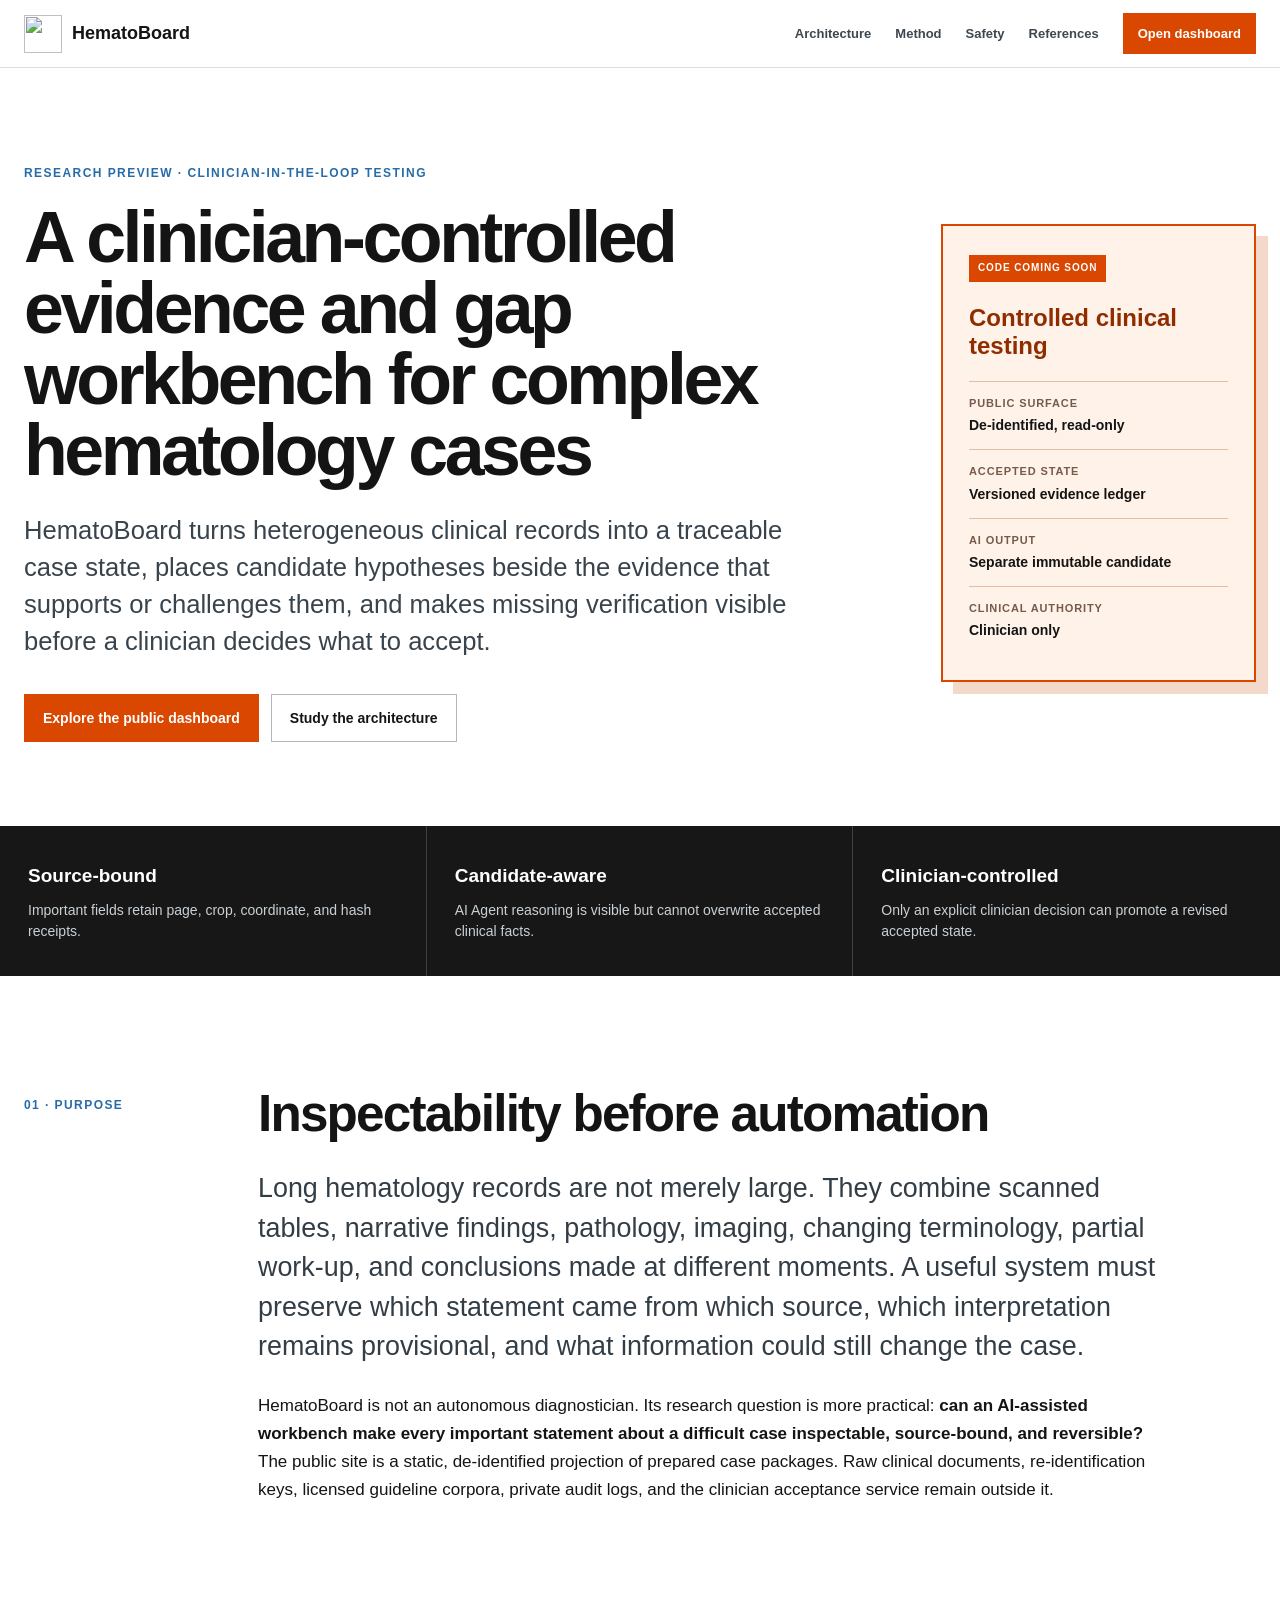
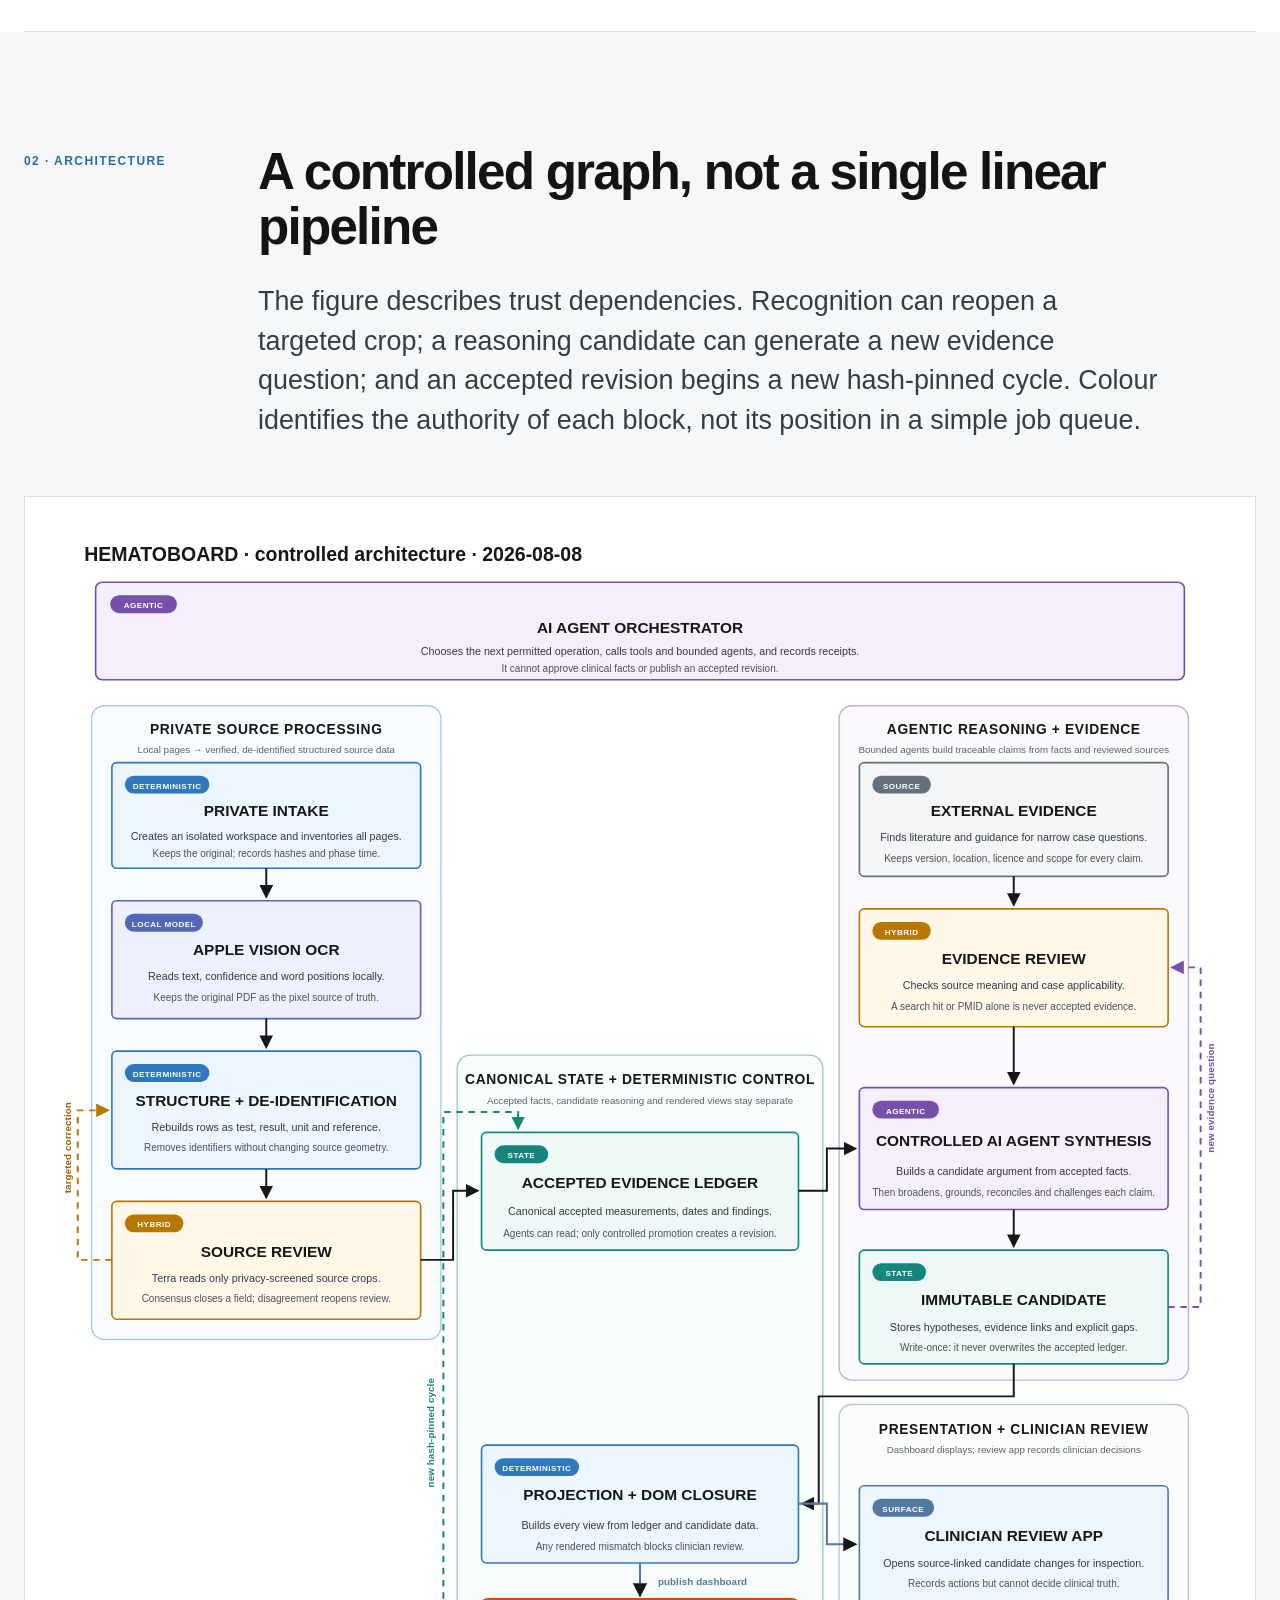
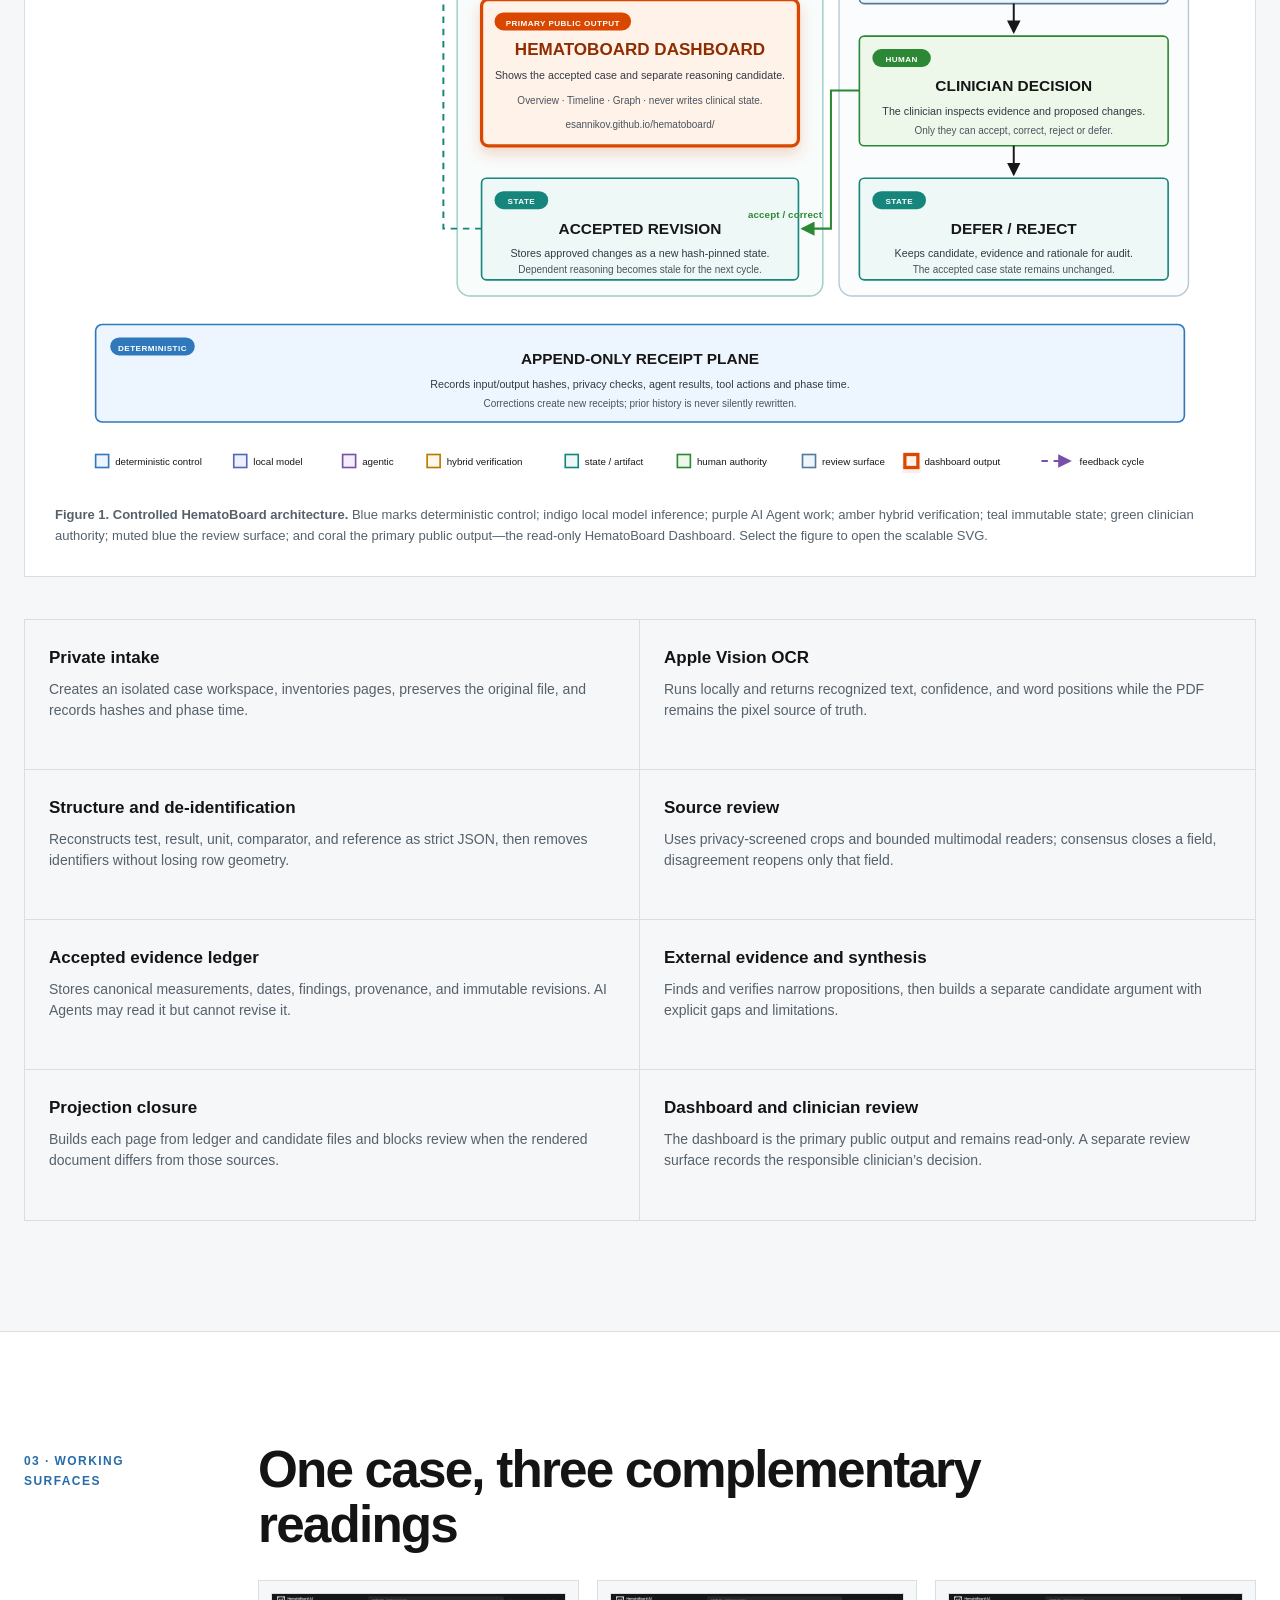
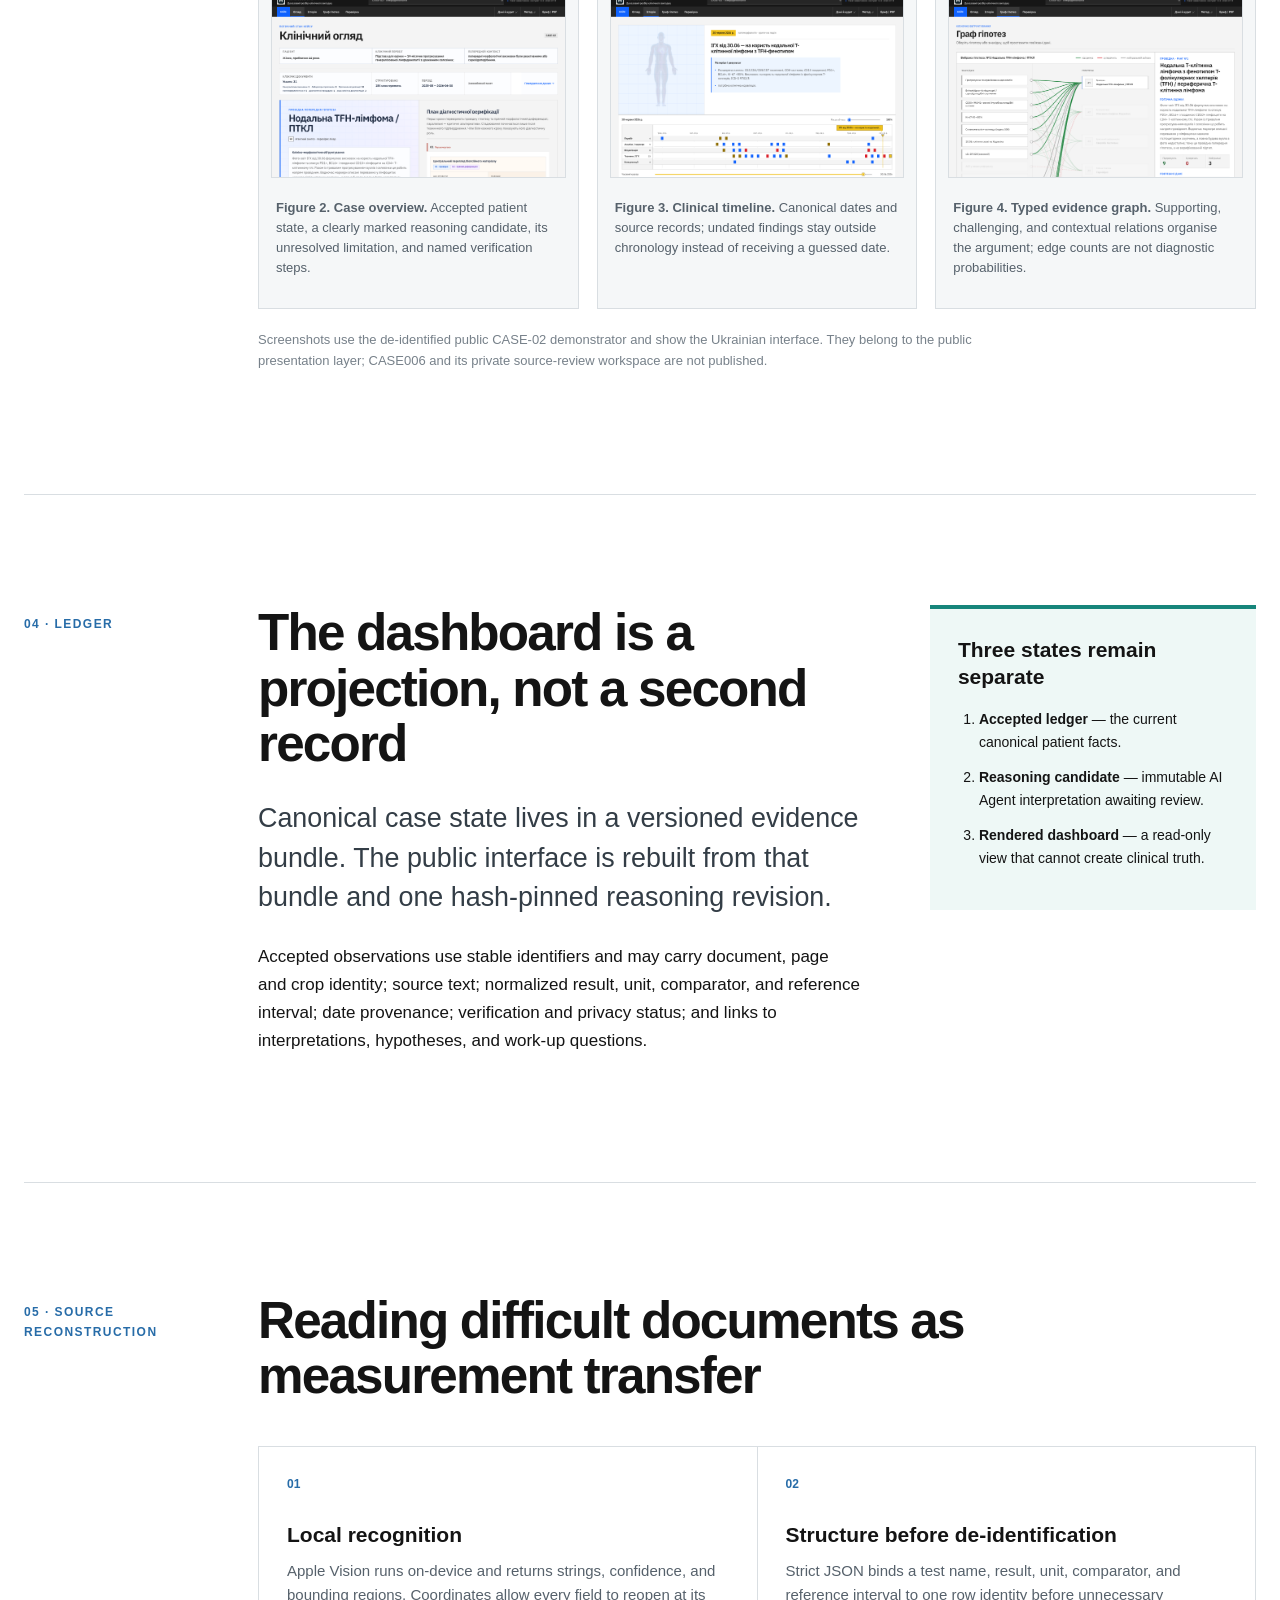
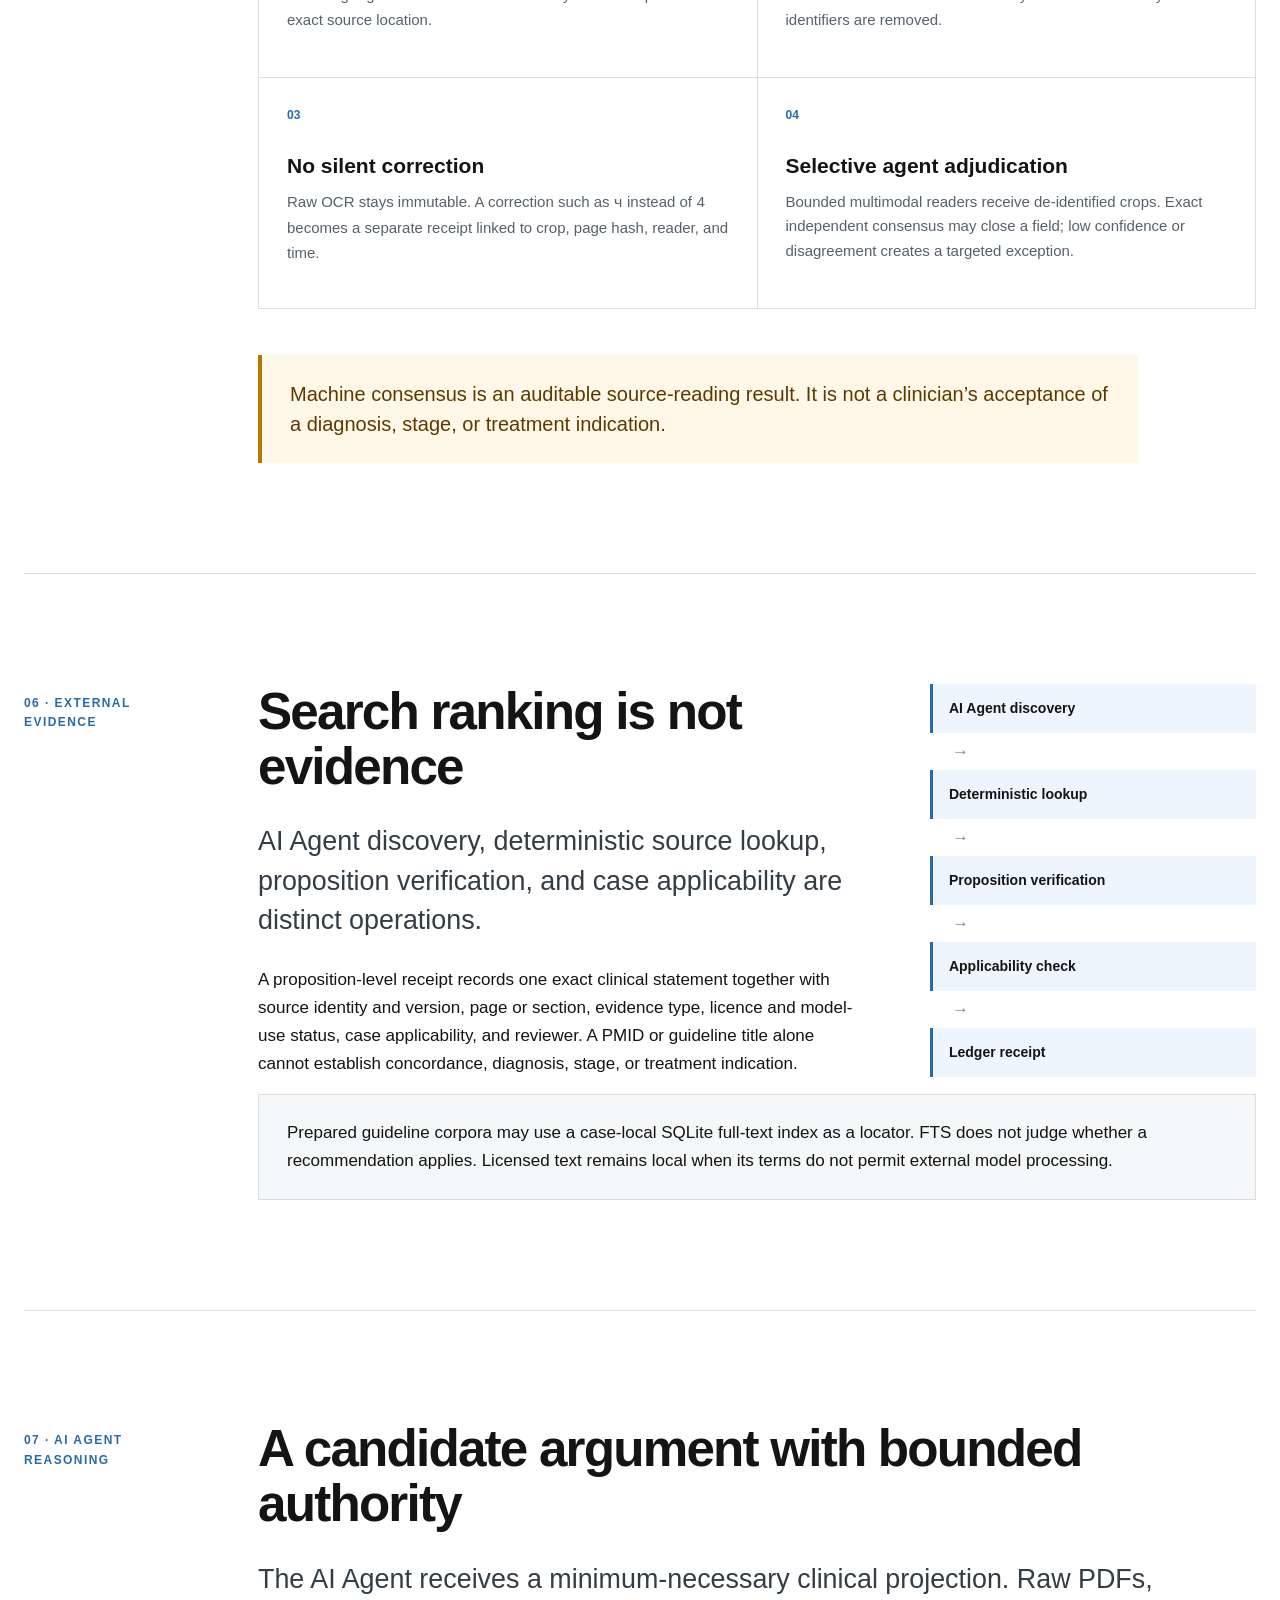
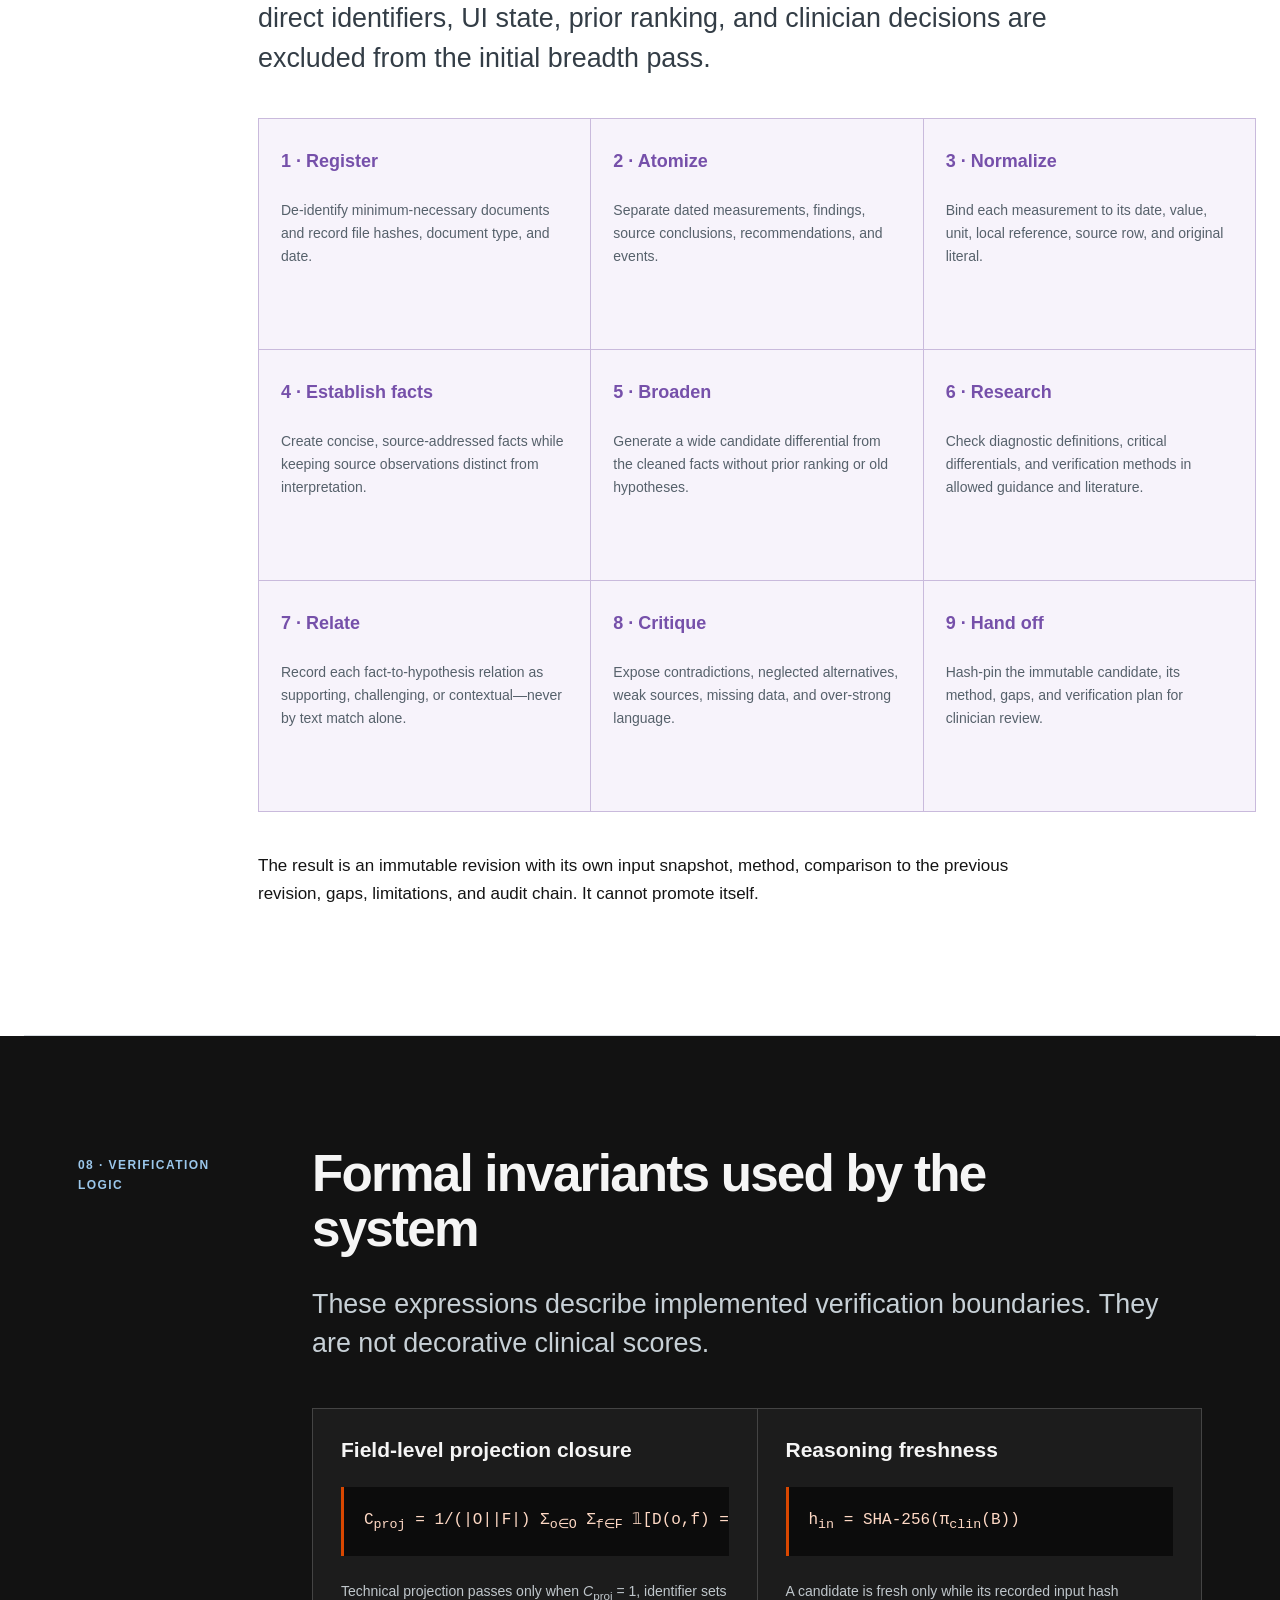
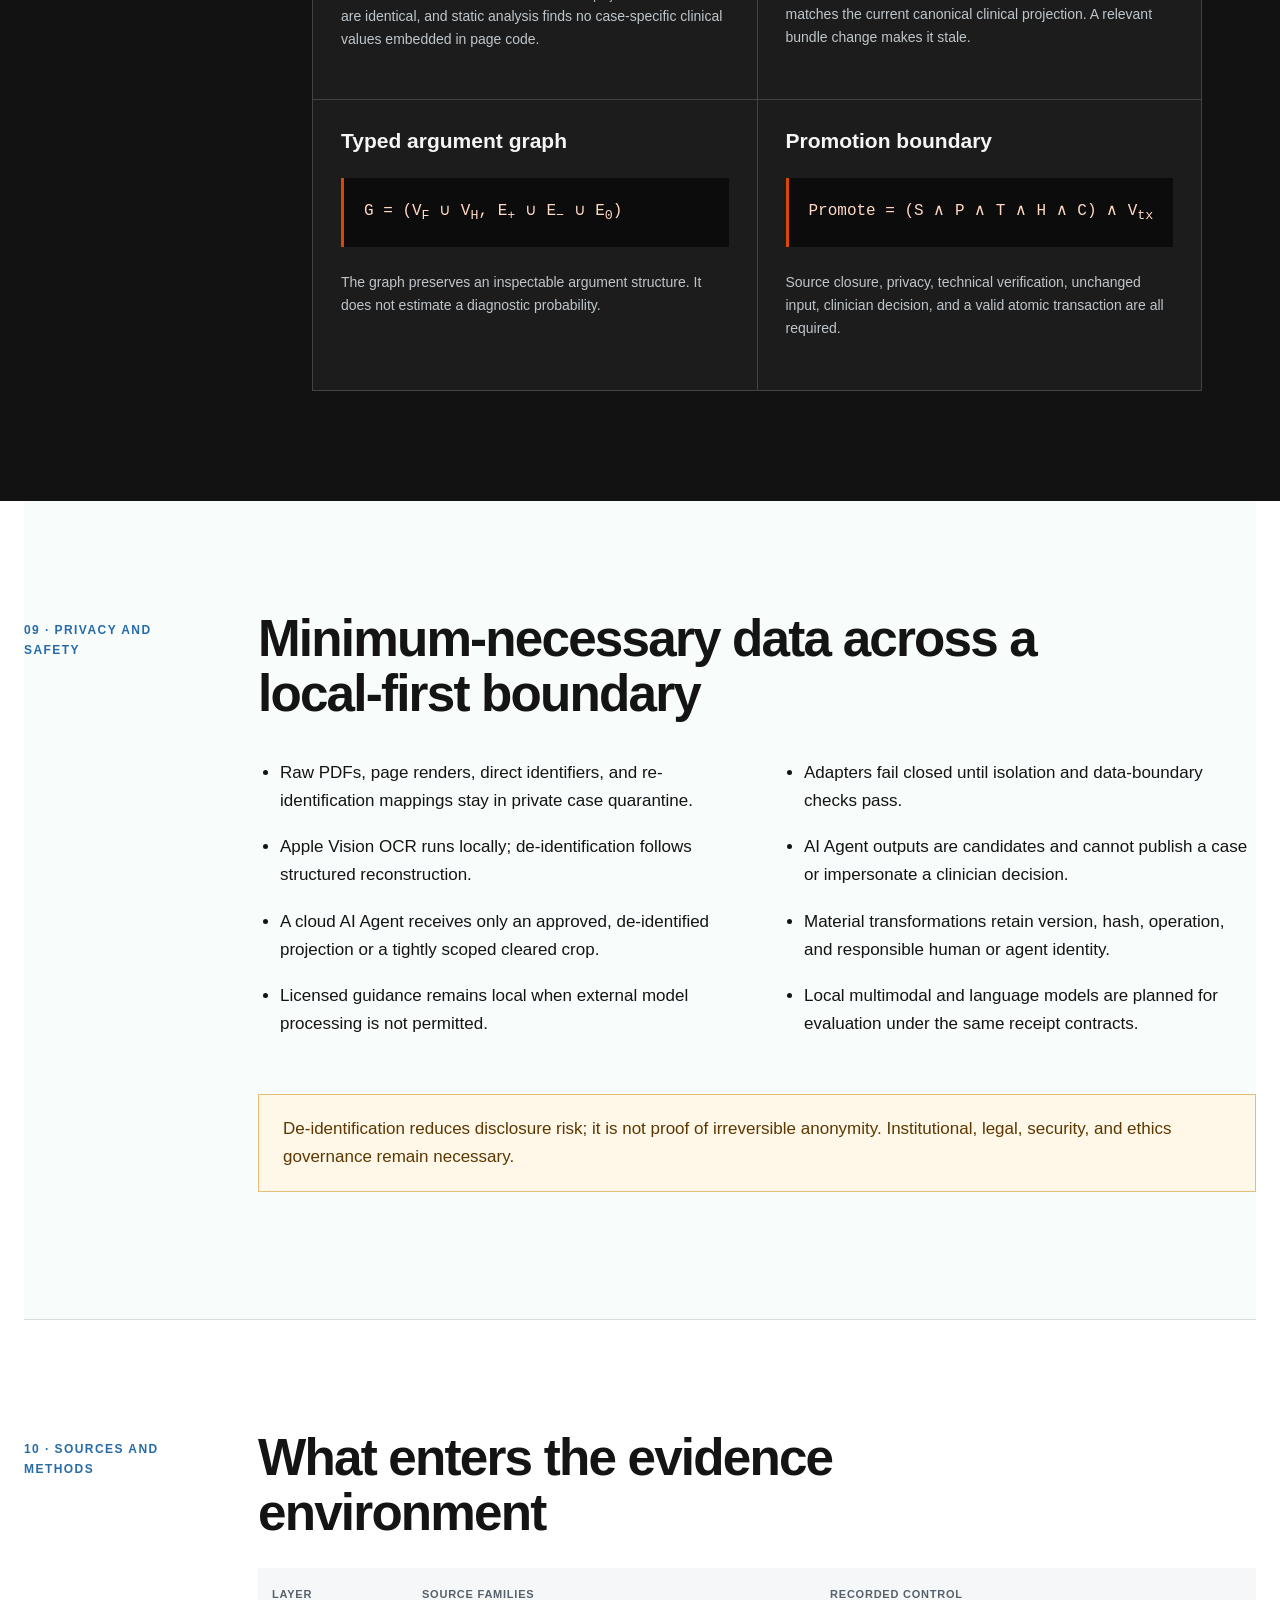
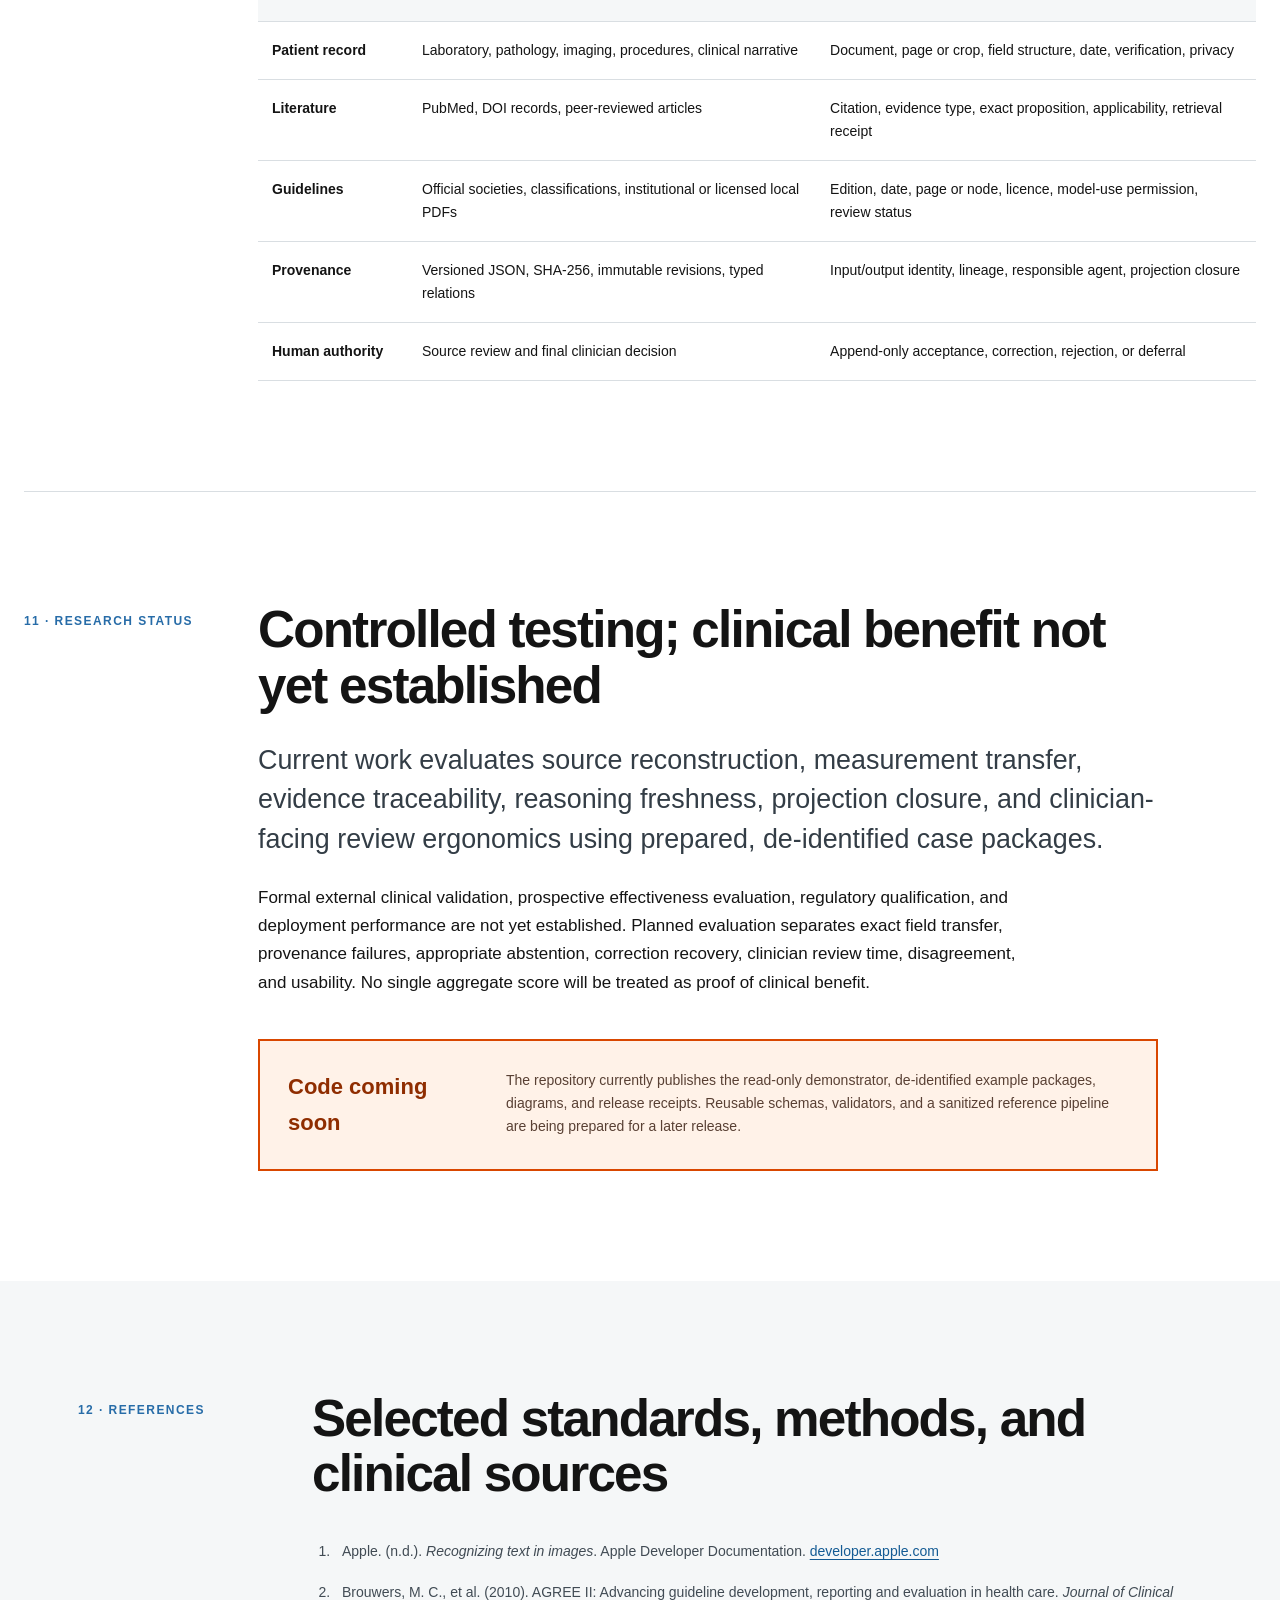
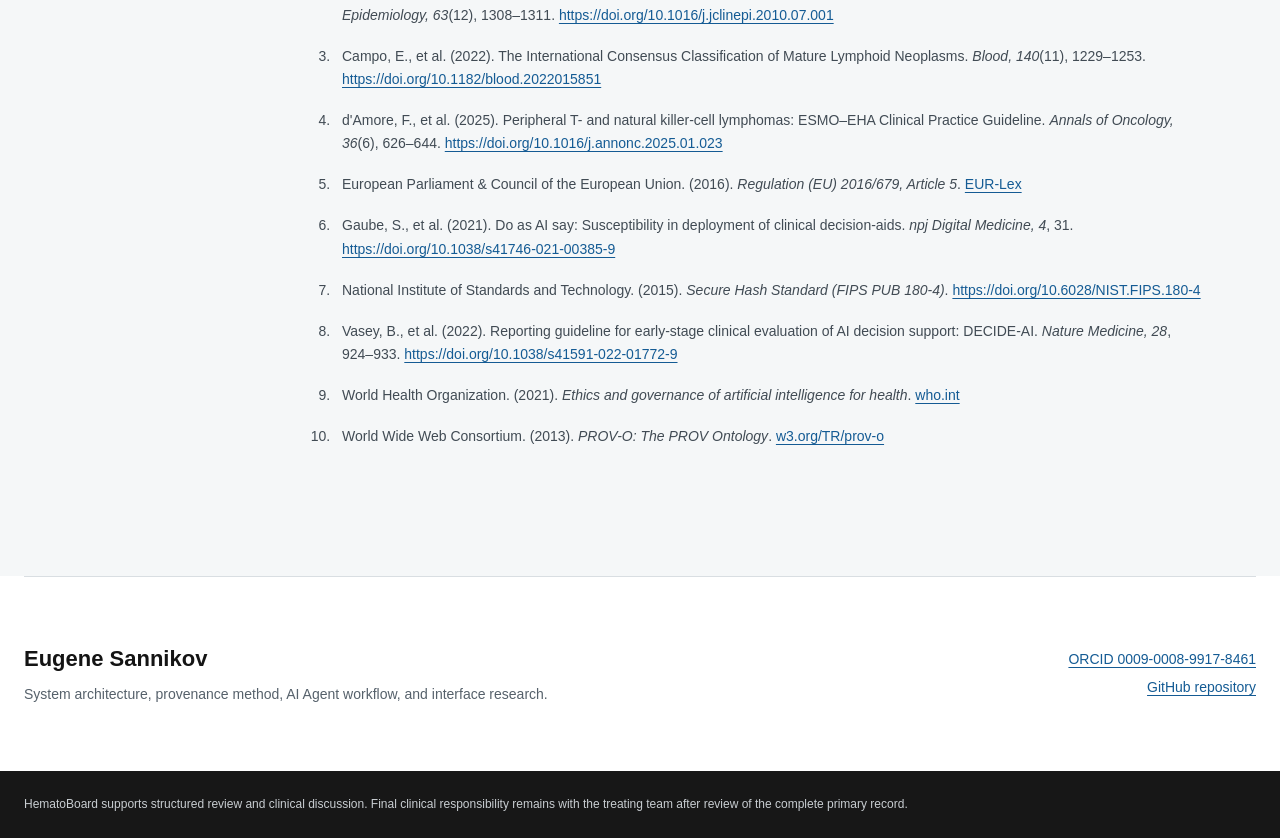
==== commit 2615f9a7: "Merge main and preserve current synthesis protocol" ====
--- a/research.html
+++ b/research.html
@@ -253,10 +253,15 @@
               the initial breadth pass.
             </p>
             <ol class="pass-list">
-              <li><span>Breadth</span><p>Generate plausible hypotheses and dangerous alternatives without inheriting the previous ranking.</p></li>
-              <li><span>Grounding</span><p>Connect every material claim to accepted observation identifiers and allowed external evidence.</p></li>
-              <li><span>Reconciliation</span><p>Expose contradictions, missing tissue or staging data, and evidence capable of changing the order.</p></li>
-              <li><span>Safety critic</span><p>Reject unsupported certainty, directive treatment language, stale inputs, broken provenance, and mixed accepted/candidate state.</p></li>
+              <li><span>1 · Register</span><p>De-identify minimum-necessary documents and record file hashes, document type, and date.</p></li>
+              <li><span>2 · Atomize</span><p>Separate dated measurements, findings, source conclusions, recommendations, and events.</p></li>
+              <li><span>3 · Normalize</span><p>Bind each measurement to its date, value, unit, local reference, source row, and original literal.</p></li>
+              <li><span>4 · Establish facts</span><p>Create concise, source-addressed facts while keeping source observations distinct from interpretation.</p></li>
+              <li><span>5 · Broaden</span><p>Generate a wide candidate differential from the cleaned facts without prior ranking or old hypotheses.</p></li>
+              <li><span>6 · Research</span><p>Check diagnostic definitions, critical differentials, and verification methods in allowed guidance and literature.</p></li>
+              <li><span>7 · Relate</span><p>Record each fact-to-hypothesis relation as supporting, challenging, or contextual—never by text match alone.</p></li>
+              <li><span>8 · Critique</span><p>Expose contradictions, neglected alternatives, weak sources, missing data, and over-strong language.</p></li>
+              <li><span>9 · Hand off</span><p>Hash-pin the immutable candidate, its method, gaps, and verification plan for clinician review.</p></li>
             </ol>
             <p>
               The result is an immutable revision with its own input snapshot, method, comparison
--- a/research.css
+++ b/research.css
@@ -153,7 +153,7 @@
 .callout { grid-column: 2; margin-top: -55px; padding: 24px 28px; background: var(--canvas); border: 1px solid var(--line); }
 .callout p { margin: 0; max-width: none; }
 
-.pass-list { display: grid; grid-template-columns: repeat(4, minmax(0, 1fr)); gap: 1px; margin: 40px 0; padding: 1px; background: #c9badc; list-style: none; }
+.pass-list { display: grid; grid-template-columns: repeat(3, minmax(0, 1fr)); gap: 1px; margin: 40px 0; padding: 1px; background: #c9badc; list-style: none; }
 .pass-list li { min-height: 230px; padding: 28px 22px; background: #f7f3fb; }
 .pass-list span { color: var(--purple); font-size: 18px; font-weight: 750; }
 .pass-list p { margin: 22px 0 0; color: var(--muted); font-size: 14px; }
